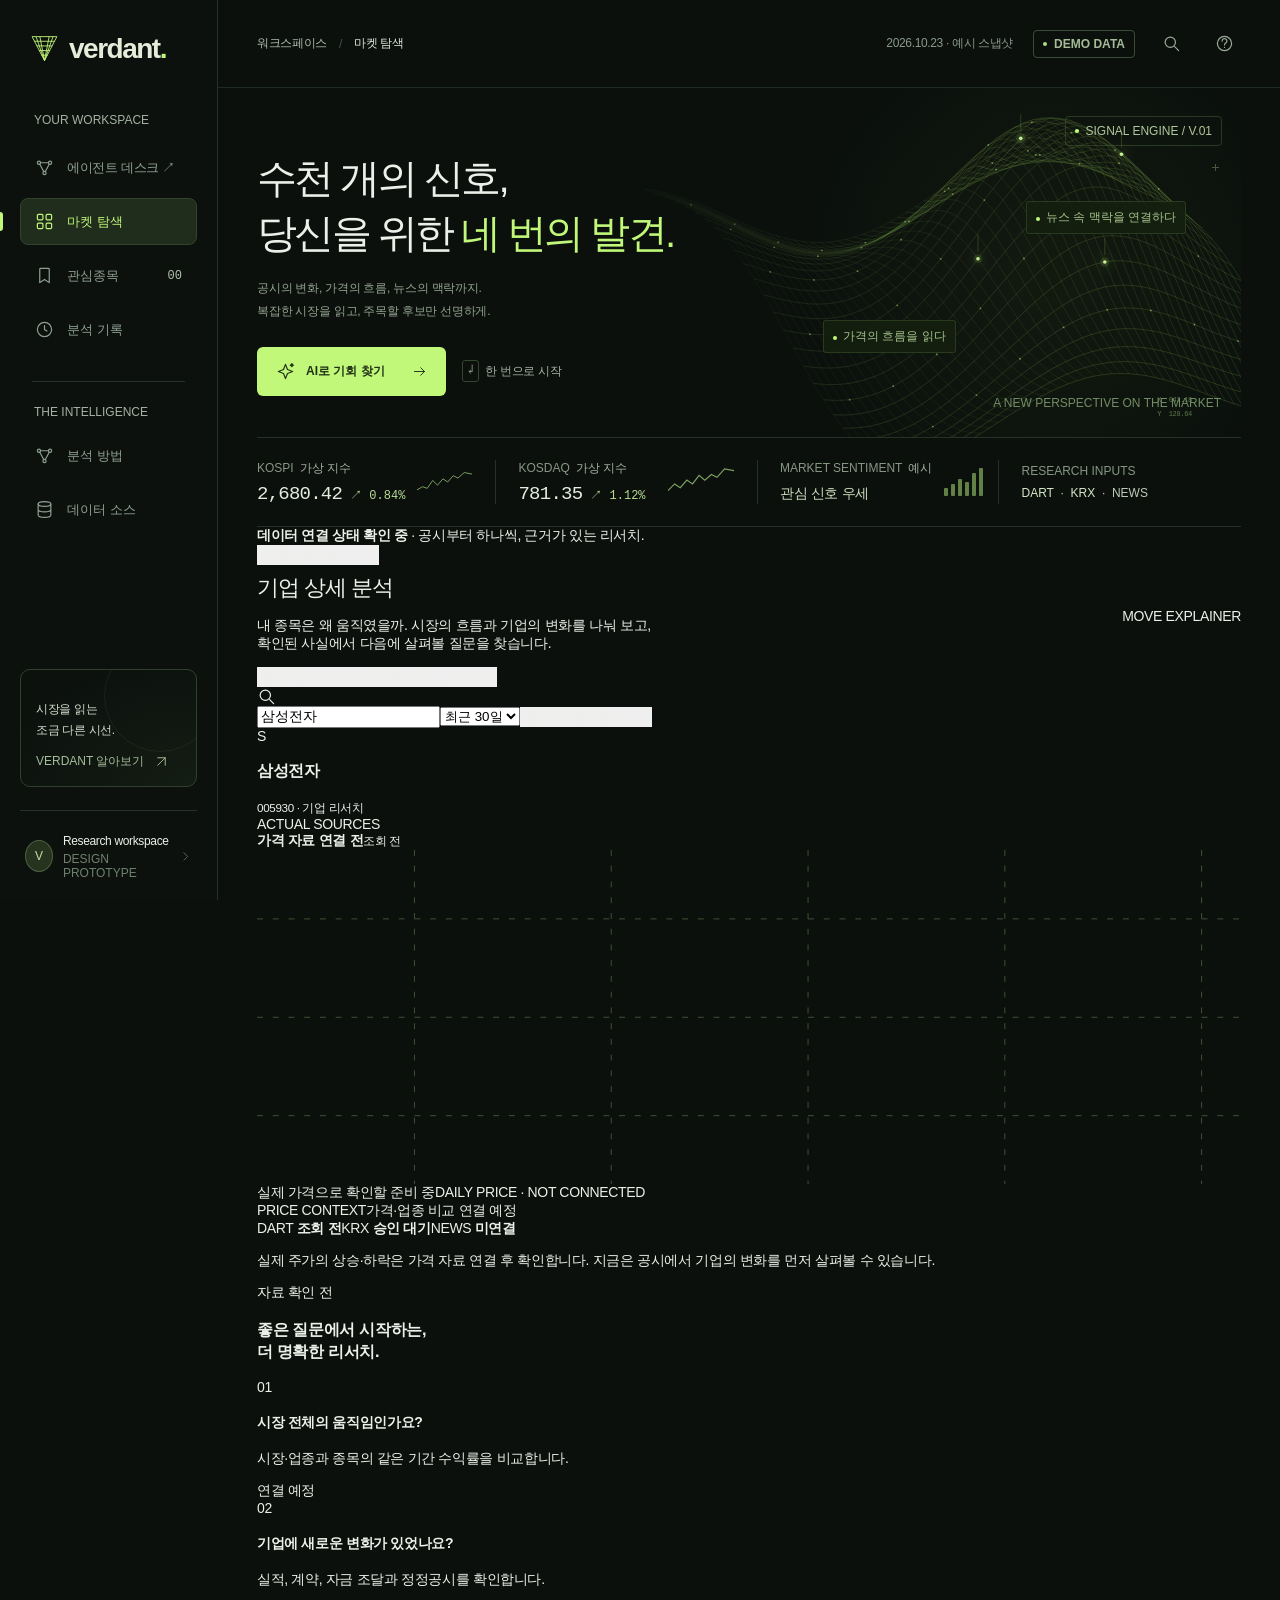
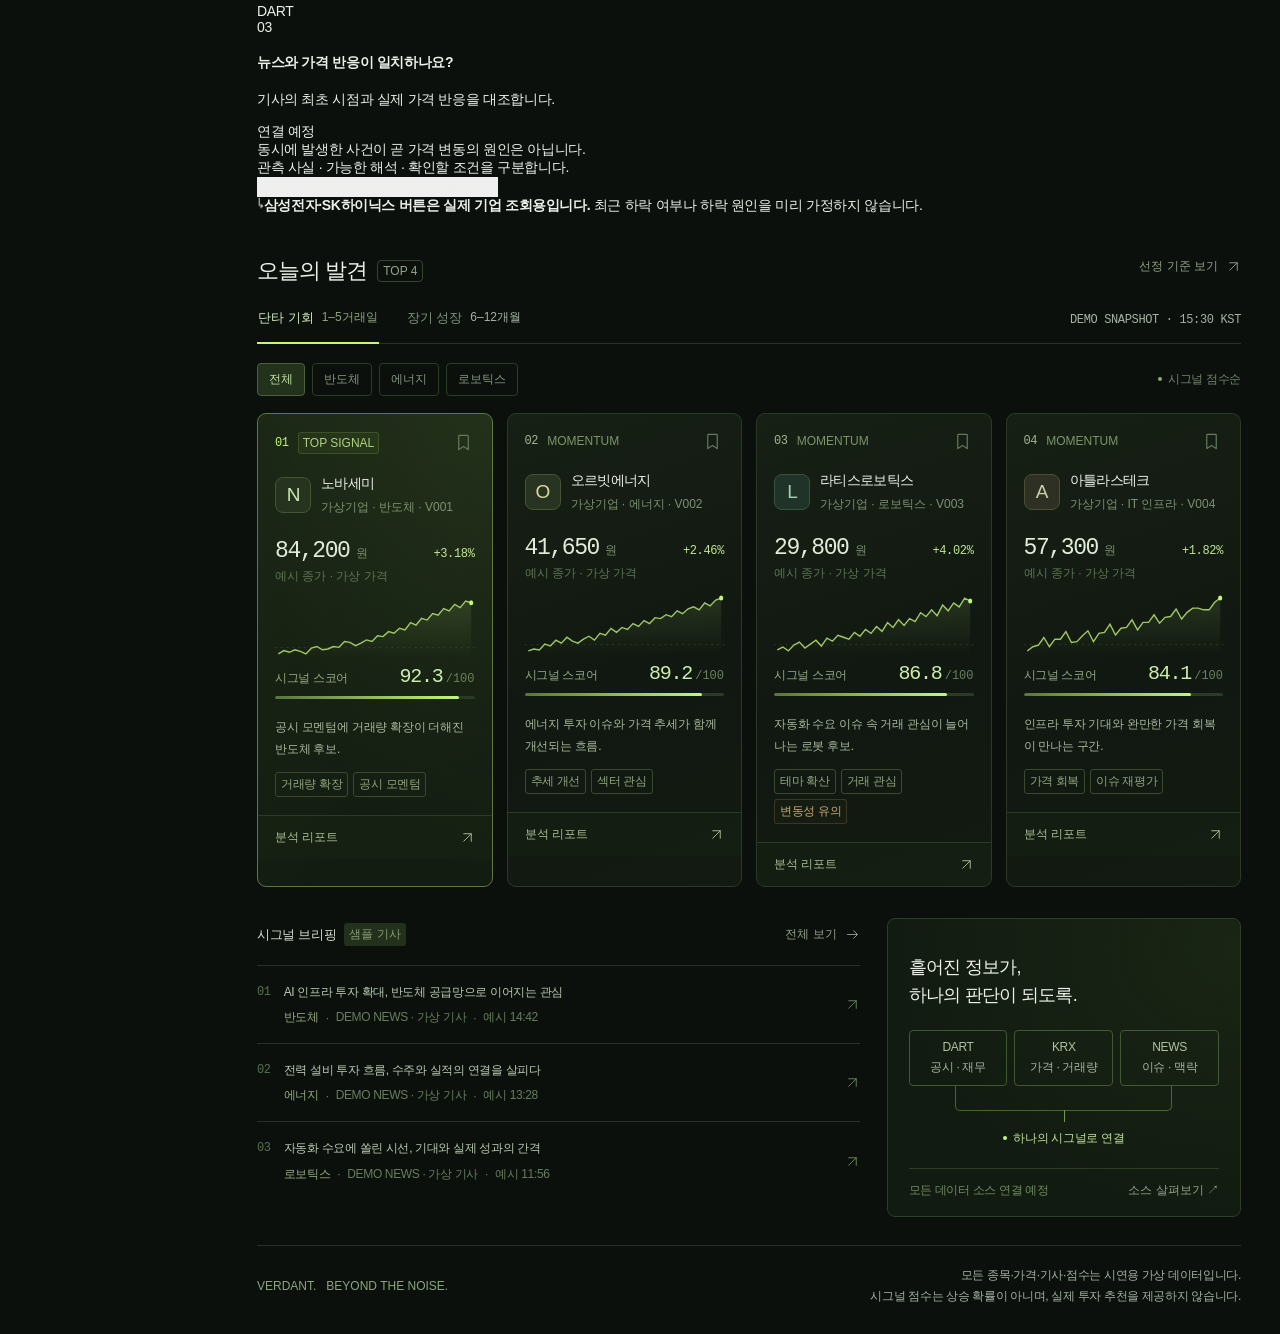
==== web/index.html @ e990bc81 "Build VERDANT agent desk with live monitoring and virtual office" ====
<!doctype html>
<html lang="ko">
<head>
  <meta charset="utf-8">
  <meta name="viewport" content="width=device-width, initial-scale=1">
  <meta name="theme-color" content="#0b100d">
  <meta name="description" content="공시·재무·가격·뉴스를 확인하고 단타·장기 후보를 비교하는 주식 리서치 도구.">
  <title>VERDANT | 단타·장기 주식 리서치</title>
  <link rel="icon" href="/favicon.svg" type="image/svg+xml">
  <style>
    :root{--bg:#0b100d;--sidebar:#0c110e;--panel:#121913;--panel2:#162019;--line:#263127;--text:#edf0e9;--muted:#8a998c;--dim:#a5b1a3;--lime:#c1f879;--green:#7bd7a0;--amber:#dcbb77;--red:#df9a8e;--font:"Pretendard Variable",Pretendard,"Noto Sans KR","Apple SD Gothic Neo","Malgun Gothic",sans-serif}
    *{box-sizing:border-box}html{scroll-behavior:smooth}body{margin:0;background:var(--bg);color:var(--text);font-family:var(--font);font-size:14px;letter-spacing:-.025em;-webkit-font-smoothing:antialiased}button,input{font:inherit}button,a,input{-webkit-tap-highlight-color:transparent}button{cursor:pointer;color:inherit}button{border:0}a{color:inherit;text-decoration:none}button:disabled{cursor:wait}button:focus-visible,a:focus-visible,input:focus-visible{outline:2px solid var(--lime);outline-offset:5px}svg{display:block}button svg{flex-shrink:0}::selection{background:#c1f879;color:#10200d}.mono{font-family:"SFMono-Regular",Consolas,"Liberation Mono",monospace;font-variant-numeric:tabular-nums;letter-spacing:-.03em}.muted{color:var(--muted)}.green{color:var(--lime)}.icon{width:19px;height:19px;fill:none;stroke:currentColor;stroke-width:1.5;stroke-linecap:round;stroke-linejoin:round}.icon.sm{width:15px;height:15px}.hidden,[hidden]{display:none!important}.sr-only{position:absolute;width:1px;height:1px;overflow:hidden;clip:rect(0,0,0,0)}
    .sidebar{width:218px;height:100dvh;position:fixed;inset:0 auto 0 0;z-index:30;border-right:1px solid var(--line);background:var(--sidebar);padding:32px 20px 20px;display:flex;flex-direction:column}.brand{display:flex;align-items:center;gap:9px;padding:0 9px;color:#e5ecd9;font-size:28px;font-weight:600;letter-spacing:-1.5px}.brand-mark{width:31px;height:34px;color:var(--lime)}.brand-dot{color:var(--lime)}.workspace-label{margin:47px 14px 17px;font-size:12px;letter-spacing:0;color:#a5b1a3}.nav{display:flex;flex-direction:column;gap:7px}.nav-item{position:relative;background:transparent;border:1px solid transparent;display:flex;align-items:center;gap:13px;width:100%;padding:13px 14px;border-radius:8px;color:#8fa092;font-size:13px;text-align:left;transition:background .2s,color .2s}.nav-item:hover{background:#161e17;color:#e4ebdf}.nav-item.active{background:#202d1d;color:var(--lime);border-color:#33432b}.nav-item.active::before{content:"";position:absolute;left:-21px;width:3px;height:19px;background:var(--lime);border-radius:0 3px 3px 0}.nav-item .count{margin-left:auto;color:#b4c5ae;font:12px Consolas,monospace}.nav-divider{height:1px;background:var(--line);margin:28px 12px 23px}.nav-sub{font-size:12px;letter-spacing:0;color:#a5b1a3;margin:0 14px 13px}.sidebar-bottom{margin-top:auto;padding-top:30px}.side-note{position:relative;border:1px solid #31402c;border-radius:10px;padding:17px 15px 16px;overflow:hidden;background:radial-gradient(ellipse at 100% 100%,#24382050,transparent 80%)}.side-note p{line-height:1.7;font-size:12px;color:#d5decf;margin:12px 0 13px}.side-note button{padding:0;background:none;font-size:12px;color:#a7bd9b;display:flex;align-items:center;gap:10px}.side-note::after{content:"";position:absolute;right:-20px;top:-30px;width:110px;height:110px;border:1px solid #90b67118;border-radius:50%;box-shadow:none;pointer-events:none}.profile{margin-top:23px;border-top:1px solid var(--line);padding:21px 5px 0;display:flex;gap:10px;align-items:center}.avatar{width:32px;height:32px;border:1px solid #4c6143;border-radius:50%;background:#26341f;color:#c6dea7;display:grid;place-items:center;font-size:12px}.profile strong{font-size:12px;font-weight:500}.profile small{display:block;font-size:12px;color:#6e816f;margin-top:4px;letter-spacing:0}.profile .icon{margin-left:auto;color:#687968}
    .app{margin-left:218px;min-height:100dvh}.topbar{height:88px;border-bottom:1px solid #202b22;padding:0 39px;display:flex;align-items:center;justify-content:space-between;gap:20px}.page-breadcrumb{font-size:12px;color:#adbaaa;display:flex;align-items:center;gap:12px}.page-breadcrumb .slash{color:#445545}.page-breadcrumb strong{color:#dfe8da;font-size:12px;font-weight:500}.top-actions{display:flex;align-items:center;gap:20px}.demo-badge{border:1px solid #3c4b34;color:#a5bb96;font-size:12px;font-weight:600;letter-spacing:0;padding:6px 9px;border-radius:4px;display:flex;gap:7px;align-items:center}.demo-badge::before{content:"";width:4px;height:4px;border-radius:50%;background:#b2dc83}.top-date{font-size:12px;color:var(--muted)}.icon-button{background:transparent;color:#9bac98;padding:7px;border-radius:5px}.icon-button:hover{background:#1a251c;color:var(--lime)}.mobile-brand{display:none}.content{padding:0 39px 26px;max-width:1620px;margin:auto}
    .hero{position:relative;min-height:350px;border-bottom:1px solid var(--line);isolation:isolate;overflow:hidden;display:flex;align-items:center}.hero-copy{position:relative;z-index:2;max-width:64%;padding:38px 0 35px;pointer-events:none}.hero-copy>*{pointer-events:auto}.hero h1{font-size:clamp(31px,3.15vw,49px);line-height:1.35;font-weight:500;letter-spacing:-.065em;margin:19px 0 17px}.hero h1 span{font-style:normal;color:var(--lime)}.hero-copy>p{font-size:12px;line-height:1.9;color:#94a48f;margin:0 0 24px;letter-spacing:-.02em}.cta-line{display:flex;gap:16px;align-items:center}.analyze-button{background:var(--lime);color:#203116;display:flex;gap:11px;align-items:center;border-radius:6px;padding:15px 19px;font-size:12px;font-weight:700;box-shadow:none;transition:transform .2s,box-shadow .3s,background .2s}.analyze-button:hover{transform:translateY(-2px);background:#d0ff92;box-shadow:none;}.analyze-button .arrow{margin-left:16px}.keyboard-hint{font-size:12px;color:#a5b1a3;display:flex;gap:6px;align-items:center}.keyboard-hint kbd{font:12px var(--font);border:1px solid #344530;padding:3px 5px;border-radius:3px;color:#9cb08f}.hero-canvas{position:absolute;z-index:-1;inset:0 0 0 auto;width:61%;height:100%;opacity:.95}.hero-fade{position:absolute;z-index:0;inset:0;background:linear-gradient(90deg,var(--bg) 0%,#0b100def 28%,#0b100d20 56%,transparent 78%);pointer-events:none}.mesh-tag{position:absolute;right:19px;top:28px;display:flex;gap:7px;align-items:center;border:1px solid #48613780;padding:7px 9px;font-size:12px;letter-spacing:0;color:#b1c89c;border-radius:4px}.mesh-tag span{width:4px;height:4px;background:#c3ff79;border-radius:50%;}.mesh-caption{position:absolute;right:20px;bottom:27px;font-size:12px;letter-spacing:0;color:#728d65}.mesh-label{position:absolute;z-index:1;font-size:12px;color:#a6c28c;letter-spacing:0;padding:7px 9px;background:#142010d9;border:1px solid #4f6b3b60;border-radius:3px;backdrop-filter:blur(8px)}.mesh-label.one{top:113px;right:55px}.mesh-label.two{bottom:84px;right:29%}.mesh-label i{display:inline-block;width:4px;height:4px;border-radius:50%;background:var(--lime);margin-right:6px}.mesh-cross{position:absolute;right:22px;top:76px;width:7px;height:7px;background:linear-gradient(#6d895b,#6d895b) center/1px 100% no-repeat,linear-gradient(#6d895b,#6d895b) center/100% 1px no-repeat;opacity:.6}
    .market-strip{display:grid;grid-template-columns:1.2fr 1.2fr 1.1fr 1.1fr;border-bottom:1px solid var(--line);padding:22px 0;gap:22px}.market-item{border-right:1px solid var(--line);padding-right:23px;display:flex;align-items:center;justify-content:space-between;gap:12px;min-width:0}.market-item:last-child{border-right:0;padding-right:0}.market-label{font-size:12px;color:#869882;letter-spacing:0;margin-bottom:8px;white-space:nowrap}.market-label small{font:12px var(--font);letter-spacing:0;color:#a5b1a3;margin-left:6px}.market-value{font-size:19px;line-height:1;white-space:nowrap;color:#e4ecdd;letter-spacing:-.04em}.market-change{color:#b8dd92;font-size:12px;margin-left:8px;letter-spacing:0}.market-spark{width:66px;height:30px;color:#7d9f5f}.market-sentiment{font-size:14px;color:#d0dfc0;margin-bottom:1px}.mini-bars{height:28px;display:flex;align-items:flex-end;gap:3px}.mini-bars i{width:4px;background:#87b25f;border-radius:1px;opacity:.7}.market-source{font-size:12px;color:#bdcbb4;letter-spacing:0}.market-source strong{color:#d5e8c6;font-weight:500}
    .section{padding-top:33px}.section-header{display:flex;align-items:center;justify-content:space-between;gap:20px}.section-header h2{font-size:22px;font-weight:500;letter-spacing:-.045em;margin:8px 0 0;display:flex;align-items:center;gap:10px}.section-header h2 span{font-size:12px;color:#91a783;font-weight:400;border:1px solid #35442f;border-radius:4px;padding:3px 5px;letter-spacing:0}.text-button{background:none;color:#92a187;font-size:12px;display:flex;align-items:center;gap:8px;padding:8px 0}.text-button:hover{color:var(--lime)}.strategy-row{display:flex;justify-content:space-between;align-items:end;gap:20px;border-bottom:1px solid var(--line);margin-top:23px}.strategy-tabs{display:flex;gap:27px}.strategy-tab{position:relative;background:none;color:#7f927b;font-size:13px;font-weight:500;padding:0 1px 16px;display:flex;align-items:center;gap:8px}.strategy-tab small{font-size:12px;font-weight:400;color:#a5b1a3}.strategy-tab[aria-selected=true]{color:#d5edbe}.strategy-tab[aria-selected=true]::after{content:"";height:2px;background:var(--lime);position:absolute;inset:auto 0 -1px}.strategy-tab[aria-selected=true] small{color:#8da477}.snapshot{padding-bottom:16px;color:#a5b1a3;font-size:12px;white-space:nowrap}.filters-row{display:flex;align-items:center;justify-content:space-between;gap:12px;margin:19px 0 17px}.filters{display:flex;gap:7px;flex-wrap:wrap}.filter{background:none;color:#84957e;font-size:12px;border:1px solid #2c3a28;border-radius:4px;padding:7px 11px;transition:background .2s,color .2s}.filter:hover{color:#ccdeb9;border-color:#526b41}.filter[aria-pressed=true]{background:#23321b;color:#c6e2aa;border-color:#4a6037}.sort-label{font-size:12px;color:#718567;display:flex;align-items:center;gap:6px}.sort-label span{width:4px;height:4px;border-radius:50%;background:#8baf64}.candidate-grid{display:grid;grid-template-columns:repeat(4,minmax(0,1fr));gap:14px}.stock-card{border:1px solid #2b3926;border-radius:9px;padding:18px 17px 0;background:linear-gradient(160deg,#172015 0%,#111811 54%,#121a12 100%);overflow:hidden;position:relative;transition:transform .25s,border-color .25s,box-shadow .25s;animation:cardIn .55s both;min-width:0}.stock-card:nth-child(2){animation-delay:70ms}.stock-card:nth-child(3){animation-delay:140ms}.stock-card:nth-child(4){animation-delay:210ms}.stock-card:hover{transform:translateY(-4px);border-color:#566d3d;box-shadow:none;}.stock-card.featured{border-color:#60773e;background:radial-gradient(ellipse at 100% 0,#9bc85a14,transparent 70%),linear-gradient(145deg,#1c2816,#131c11 80%)}.card-top{display:flex;align-items:center;gap:9px;margin-bottom:21px}.rank{font-size:12px;color:#a2b68f;font-weight:500}.rank-label{font-size:12px;font-weight:500;letter-spacing:0;color:#7a9667}.featured .rank{color:var(--lime)}.featured .rank-label{color:#acd27e;background:#a0dc5310;border:1px solid #698b3a55;border-radius:3px;padding:3px 4px}.bookmark{margin:-6px -4px -6px auto;background:none;color:#647b59;padding:6px;transition:color .2s}.bookmark:hover{color:var(--lime)}.bookmark[aria-pressed=true]{color:var(--lime)}.bookmark[aria-pressed=true] svg{fill:#c1f87920}.company{display:flex;gap:10px;align-items:center}.company-logo{height:36px;width:36px;flex-shrink:0;display:grid;place-items:center;border:1px solid #425535;border-radius:8px;background:#26341f;color:#c9e9ad;font-size:19px;font-weight:500;letter-spacing:-1px}.company-logo.energy{background:#293322;color:#d8d99c;border-color:#475334}.company-logo.robot{background:#203329;color:#a0d2b1;border-color:#355542}.company-logo.tech{background:#2e3023;color:#cccea6;border-color:#4c4e36}.company-name{font-size:14px;font-weight:500;letter-spacing:-.045em}.company-sector{font-size:12px;color:#7c9271;margin-top:6px;letter-spacing:0}.price-row{display:flex;align-items:baseline;gap:6px;margin-top:22px}.stock-price{font-size:23px;letter-spacing:-.06em;color:#e0ebd8}.stock-unit{font-size:12px;color:#7b926f}.stock-change{margin-left:auto;font-size:12px;color:#c1e793;white-space:nowrap}.price-caption{font-size:12px;color:#5d7553;margin-top:4px;letter-spacing:0}.sparkline{height:61px;width:100%;margin-top:12px;overflow:visible}.score-row{display:flex;align-items:baseline;justify-content:space-between;margin-top:7px}.score-label{font-size:12px;color:#95a884}.score-value{font-size:20px;color:#ccedaa;letter-spacing:-.06em}.score-value small{font-size:12px;color:#69815b;margin-left:3px;letter-spacing:0}.score-track{height:3px;background:#2b3a24;margin-top:8px;overflow:hidden;border-radius:2px}.score-track i{display:block;height:100%;background:linear-gradient(90deg,#59753b,#c1f879);border-radius:2px}.card-reason{color:#aab99d;font-size:12px;line-height:1.85;margin:17px 0 12px;min-height:37px;letter-spacing:-.02em}.tags{display:flex;gap:5px;flex-wrap:wrap;min-height:19px;margin-bottom:18px}.tag{border:1px solid #3a4a2f;border-radius:3px;padding:3px 5px;font-size:12px;color:#91a57e;white-space:nowrap}.tag.caution{color:#c5aa75;border-color:#60523680;background:#aa823008}.card-link{width:calc(100% + 34px);margin:0 -17px;background:#1b281650;border-top:1px solid #2d3b25;color:#a9bf93;padding:13px 17px;display:flex;justify-content:space-between;align-items:center;font-size:12px;text-align:left}.card-link:hover{background:#26361c;color:var(--lime)}
    .lower-grid{display:grid;grid-template-columns:minmax(0,1.7fr) minmax(0,1fr);gap:27px;margin-top:31px}.briefing{min-width:0}.sub-heading{display:flex;justify-content:space-between;align-items:center;margin-bottom:14px}.sub-heading h3{font-size:13px;font-weight:500;margin:0;color:#d5dfcd;display:flex;gap:8px;align-items:center}.sub-heading h3 span{font-size:12px;color:#849a73;background:#23301c;border-radius:3px;padding:3px 5px;font-weight:400;letter-spacing:0}.briefing-row{display:flex;gap:13px;align-items:center;border-top:1px solid var(--line);padding:17px 0;cursor:pointer}.briefing-row:hover .news-title{color:var(--lime)}.news-index{color:#57724a;font-size:12px;align-self:flex-start;padding-top:2px}.news-body{min-width:0;flex:1}.news-title{font-size:12px;color:#bbcab1;line-height:1.6;transition:color .2s}.news-meta{display:flex;align-items:center;gap:7px;font-size:12px;color:#677d5c;margin-top:7px}.news-meta .category{color:#95ac7e}.news-arrow{color:#6b875b}.source-card{position:relative;overflow:hidden;border:1px solid #2e3f26;border-radius:8px;background:radial-gradient(ellipse at 100% 10%,#2a3b1c50,transparent 70%),#121b11;padding:22px 21px 17px;align-self:start}.source-card h3{font-size:18px;font-weight:400;line-height:1.55;letter-spacing:-.04em;margin:13px 0 20px}.source-card h3 em{font-style:normal;color:#bfe595}.source-pills{display:flex;align-items:center;gap:7px}.source-pill{flex:1;border:1px solid #425831;border-radius:4px;padding:9px 5px;text-align:center;font-size:12px;color:#afc39b}.source-pill small{display:block;font-size:12px;color:#a5b1a3;margin-top:5px}.source-join{height:25px;position:relative;width:70%;margin:auto;border-left:1px solid #4b6430;border-right:1px solid #4b6430;border-bottom:1px solid #4b6430;border-radius:0 0 5px 5px}.source-join::after{content:"";position:absolute;left:50%;height:12px;bottom:-12px;width:1px;background:#779848}.signal-output{display:flex;align-items:center;justify-content:center;gap:6px;color:#c2e49c;font-size:12px;margin-top:19px}.signal-output span{width:4px;height:4px;border-radius:50%;background:var(--lime);box-shadow:none;}.source-foot{margin-top:21px;border-top:1px solid #2a3d22;padding-top:13px;display:flex;justify-content:space-between;font-size:12px;color:#708b5d}.footer{border-top:1px solid var(--line);display:flex;justify-content:space-between;gap:20px;align-items:center;margin-top:28px;padding-top:19px;color:#a5b1a3;font-size:12px;line-height:1.8}.footer strong{color:#8da47c;font-weight:400;letter-spacing:0;font-size:12px}.footer p{margin:0;text-align:right}.empty-state{grid-column:1/-1;border:1px dashed #374b2d;border-radius:9px;padding:55px 20px;text-align:center}.empty-state p{color:#8fa47f;font-size:12px;line-height:1.8}.empty-state button{margin:20px auto 0}.secondary-view{padding-top:42px;min-height:660px}.secondary-view h1{font-size:31px;font-weight:400;letter-spacing:-.055em;margin:14px 0}.secondary-intro{font-size:12px;color:#839879;line-height:1.9;margin-bottom:32px}.watch-controls{display:flex;justify-content:space-between;align-items:center;margin-bottom:20px}.history-table{width:100%;border-collapse:collapse;text-align:left}.history-table th{color:#6e8760;font-size:12px;font-weight:400;padding:16px 13px;border-bottom:1px solid #3a4b30}.history-table td{color:#b6c9a6;font-size:12px;padding:23px 13px;border-bottom:1px solid var(--line)}.history-table td button{background:none;color:var(--lime);font-size:12px}.history-table .mono{font-size:12px}.empty-history{padding:70px 0;text-align:center;color:#7d9570;font-size:12px}.empty-history button{margin:25px auto 0}
    .overlay{position:fixed;inset:0;z-index:80;background:#050a07bd;backdrop-filter:blur(10px);display:flex;align-items:center;justify-content:center;padding:24px;animation:fadeIn .2s}.modal{width:min(680px,100%);max-height:90dvh;overflow:auto;border:1px solid #3a4e2c;border-radius:15px;background:#111a11;box-shadow:none;padding:30px;position:relative}.modal .close{position:absolute;right:19px;top:18px}.modal h2{font-size:25px;font-weight:400;line-height:1.5;letter-spacing:-.04em;margin:19px 0 13px}.modal p{color:#a1b393;font-size:12px;line-height:1.9}.modal h3{font-size:13px;font-weight:500;color:#d1e3bf;margin-top:26px}.modal .demo-note{padding:13px 15px;border-radius:6px;border:1px solid #415633;background:#26351c50;color:#afc993;font-size:12px;line-height:1.9}.weight-row{display:flex;justify-content:space-between;align-items:center;font-size:12px;color:#a8bd99;border-bottom:1px solid #293a22;padding:13px 0}.weight-row strong{color:#c7e8a4;font-weight:400}.modal-link{display:flex;align-items:center;justify-content:space-between;padding:17px 0;border-bottom:1px solid #2d4025;font-size:12px;color:#d2e2c4}.modal-link small{font-size:12px;color:#8ba375;display:block;margin-top:6px}.connection-status{font-size:12px;border:1px solid #4e593b;border-radius:3px;padding:4px 6px;color:#b3b588}.search-input{width:100%;margin:20px 0;padding:16px 14px;border:1px solid #405c30;background:#0b130c;border-radius:7px;color:#e1efd6;font-size:15px}.search-result{display:flex;width:100%;justify-content:space-between;align-items:center;padding:16px 4px;background:none;border-bottom:1px solid #283c21;text-align:left}.search-result small{font-size:12px;color:#7d9967;display:block;margin-top:5px}.search-result span:last-child{color:#b9d79b;font-size:12px}.source-detail-content{color:#a4b79a;font-size:12px;line-height:1.95;padding:16px;border:1px solid #314a25;background:#152010;border-radius:6px;margin-top:18px}
    .analysis-modal{max-width:850px;width:100%;padding:31px;overflow:hidden;background:radial-gradient(ellipse at 15% 70%,#233b1c80,transparent 65%),#10190f}.analysis-top{display:flex;align-items:center;justify-content:space-between;padding-right:40px}.analysis-top small{font-size:12px;color:#799765}.analysis-modal h2{font-size:27px;margin-top:34px}.analysis-modal>p{font-size:12px;color:#839c70;margin-top:0}.analysis-body{display:grid;grid-template-columns:1fr 1.05fr;gap:24px;align-items:center;margin-top:23px}.analysis-orb{position:relative;height:255px}.analysis-canvas{width:100%;height:100%;position:absolute;inset:0}.analysis-percentage{position:absolute;inset:0;display:flex;align-items:center;justify-content:center;flex-direction:column;font-size:43px;color:#d8fbb6;text-shadow:none;letter-spacing:-.07em}.analysis-percentage small{font-size:12px;letter-spacing:0;color:#b3d392;margin-top:8px}.analysis-step{position:relative;display:flex;gap:12px;padding:15px 0;align-items:center;border-bottom:1px solid #2a3d22;color:#5f7a50}.step-icon{width:24px;height:24px;border:1px solid #3b532d;border-radius:50%;display:grid;place-items:center;font-size:12px;flex-shrink:0}.step-text{font-size:12px}.step-text small{display:block;font-size:12px;margin-top:6px;color:#4e6b40}.analysis-step.active{color:#c5e7a4}.analysis-step.active .step-icon{border-color:#a4d86b;border-top-color:transparent;animation:spin 1.2s linear infinite}.analysis-step.active .step-text small{color:#85a76c}.analysis-step.done{color:#a3be8a}.analysis-step.done .step-icon{color:#c1f879;border-color:#648b40;background:#31482250}.analysis-log{border-top:1px solid #304726;margin-top:24px;padding-top:17px;font-size:12px;color:#86a76c;min-height:30px;display:flex;align-items:center;gap:8px}.analysis-log::before{content:"";width:4px;height:4px;background:var(--lime);border-radius:50%;}.analysis-progress{height:2px;background:#293f20;margin-top:20px}.analysis-progress i{display:block;height:100%;width:0;background:var(--lime);box-shadow:none;}
    .drawer-overlay{justify-content:flex-end;padding:0;backdrop-filter:blur(5px)}.drawer{height:100dvh;width:min(700px,100%);background:#111a11;border-left:1px solid #405333;padding:32px;overflow:auto;animation:slideIn .28s ease-out;position:relative}.drawer-top{display:flex;justify-content:space-between;align-items:center;margin-bottom:32px}.drawer-company{display:flex;gap:14px;align-items:center}.drawer-company .company-logo{width:47px;height:47px;font-size:24px}.drawer-company h2{margin:0;font-size:24px;font-weight:500;letter-spacing:-.05em}.drawer-company p{font-size:12px;color:#7c9967;margin:9px 0 0}.drawer-price{display:flex;align-items:center;gap:11px;margin-top:26px}.drawer-price strong{font-size:34px;font-weight:400;color:#e5efd9;letter-spacing:-.065em}.drawer-price span{font-size:13px;color:#bfe794}.drawer-price small{margin-left:auto;font-size:12px;color:#6e8b59}.drawer-summary{font-size:14px;line-height:1.85;color:#c5d8b6;margin-top:27px}.detail-tabs{display:flex;gap:25px;margin-top:28px;border-bottom:1px solid #33472a}.detail-tab{font-size:12px;color:#7b9769;background:none;padding:0 0 15px;position:relative}.detail-tab.active{color:var(--lime)}.detail-tab.active::after{content:"";position:absolute;bottom:-1px;height:2px;background:var(--lime);left:0;right:0}.detail-section{padding-top:25px}.detail-section h3{font-size:12px;color:#cddfc0;font-weight:500;margin:0 0 17px;display:flex;align-items:center;justify-content:space-between}.chart-ranges{display:flex;gap:5px}.chart-range{background:none;border:1px solid #324529;border-radius:3px;padding:4px 7px;font-size:12px;color:#7d996a}.chart-range.active{color:#d1ecb7;background:#2c411f;border-color:#5c7a41}.detail-chart{height:180px;width:100%;background:var(--line);border-bottom:1px solid #37512a}.chart-axis{display:flex;justify-content:space-between;color:#698659;font-size:12px;margin-top:9px}.detail-note{color:#627e52;font-size:12px;margin-top:11px}.factor{display:grid;grid-template-columns:85px 1fr 28px;gap:15px;align-items:center;margin:15px 0;font-size:12px;color:#99b186}.factor .bar{height:4px;background:#293d20;border-radius:2px}.factor .bar i{display:block;height:100%;background:#91bc62;border-radius:2px}.factor .value{text-align:right;color:#c7e5ac;font-size:12px}.insight-block{padding:17px 0;border-top:1px solid #2b4122}.insight-label{font-size:12px;letter-spacing:0;color:#b5d58f;display:flex;align-items:center;gap:7px}.insight-label .dot{width:4px;height:4px;background:#b6e67c;border-radius:50%}.insight-block p{font-size:12px;color:#99b087;line-height:1.9;margin:10px 0 0}.risk-note{border:1px solid #66533270;border-radius:6px;background:#4a391313;padding:17px;margin:17px 0;color:#baa77f;font-size:12px;line-height:1.9}.risk-note h4{font-size:12px;color:#d7bd87;font-weight:500;margin:0 0 8px}.drawer-footer{font-size:12px;color:#6b845b;border-top:1px solid #2d4024;padding-top:20px;margin-top:24px;line-height:1.9}.drawer-save{width:100%;border:1px solid #5f7c40;background:#2c401d;color:#cae9aa;display:flex;justify-content:center;gap:9px;align-items:center;padding:14px;margin-top:23px;border-radius:6px;font-size:12px}.toast{position:fixed;bottom:28px;left:calc(50% + 109px);transform:translateX(-50%);background:#273b1e;border:1px solid #6b8d48;border-radius:8px;padding:15px 20px;z-index:110;color:#d9efc5;box-shadow:none;font-size:12px;display:flex;gap:10px;align-items:center;max-width:calc(100% - 35px);animation:toastIn .3s ease-out}.toast .icon{color:var(--lime)}
    @keyframes pulse{0%,100%{opacity:.45}50%{opacity:1}}@keyframes spin{to{transform:rotate(360deg)}}@keyframes cardIn{from{opacity:0;transform:translateY(15px)}to{opacity:1;transform:translateY(0)}}@keyframes fadeIn{from{opacity:0}to{opacity:1}}@keyframes slideIn{from{transform:translateX(50px);opacity:0}to{transform:translateX(0);opacity:1}}@keyframes toastIn{from{opacity:0;bottom:17px}to{opacity:1;bottom:28px}}
    @media(min-width:1680px){.hero{min-height:390px}.hero h1{font-size:50px}.hero-copy>p{font-size:14px}.analyze-button{font-size:13px;padding:17px 21px}.stock-card{padding:23px 22px 0}.card-link{width:calc(100% + 44px);margin:0 -22px;padding:16px 22px}.card-reason{font-size:12px;min-height:44px}.company-name{font-size:16px}.company-sector{font-size:12px}.tag{font-size:12px}.stock-price{font-size:27px}.sparkline{height:74px}.news-title{font-size:12px}}
    @media(max-width:1240px){.sidebar{width:190px;padding-left:15px;padding-right:15px}.brand{font-size:25px;gap:6px}.nav-item{padding-left:11px;font-size:12px}.nav-item.active::before{left:-16px}.app{margin-left:190px}.content{padding-left:28px;padding-right:28px}.topbar{padding:0 28px}.hero h1{font-size:36px}.hero-copy{max-width:68%}.candidate-grid{gap:11px}.stock-card{padding:16px 13px 0}.card-link{width:calc(100% + 26px);margin:0 -13px;padding-left:13px;padding-right:13px}.company-logo{width:30px;height:30px;font-size:16px}.company{gap:7px}.company-name{font-size:12px}.company-sector{font-size:12px}.stock-price{font-size:20px}.stock-change{font-size:12px}.card-reason{font-size:12px;min-height:34px}.rank-label{font-size:12px}.tag{font-size:12px}.market-strip{gap:17px}.market-item{padding-right:17px}.market-spark{width:45px}.market-value{font-size:17px}.market-change{font-size:12px}.market-sentiment{font-size:12px}.top-date{display:none}.toast{left:calc(50% + 95px)}}
    @media(max-width:1020px){.sidebar{width:76px;padding:28px 12px 17px}.brand{padding:0;justify-content:center}.brand-text,.workspace-label,.nav-item>span,.nav-sub,.side-note,.profile>div:not(.avatar),.profile>.icon{display:none}.nav{margin-top:38px;gap:13px}.nav-item{padding:13px;justify-content:center}.nav-item .icon{width:20px;height:20px}.nav-item.active::before{left:-13px}.nav-divider{margin:26px 8px 0}.nav-sub+.nav{margin-top:22px}.sidebar-bottom{padding-top:20px}.profile{padding:20px 0 0;justify-content:center}.app{margin-left:76px}.content{padding:0 25px 25px}.topbar{height:75px;padding:0 25px}.hero{min-height:327px}.hero h1{font-size:34px}.hero-copy{max-width:70%}.hero-copy>p{font-size:12px}.hero-canvas{width:66%}.candidate-grid{grid-template-columns:repeat(2,minmax(0,1fr));gap:15px}.stock-card{padding:20px 20px 0}.card-link{width:calc(100% + 40px);margin:0 -20px;padding:14px 20px;font-size:12px}.company-logo{width:36px;height:36px;font-size:20px}.company-name{font-size:15px}.company-sector{font-size:12px}.company{gap:11px}.rank-label{font-size:12px}.rank{font-size:12px}.stock-price{font-size:25px}.stock-change{font-size:12px}.card-reason{font-size:12px;min-height:20px}.tag{font-size:12px}.card-top{margin-bottom:20px}.sparkline{height:62px;margin-top:12px}.score-label{font-size:12px}.score-value{font-size:23px}.lower-grid{gap:20px;grid-template-columns:minmax(0,1.4fr) minmax(0,1fr)}.market-spark{display:none}.market-item{padding-right:12px;gap:6px}.market-change{display:block;margin:8px 0 0}.market-strip{gap:14px}.market-source{font-size:12px}.mesh-label.two{right:20%}.toast{left:calc(50% + 38px)}}
    @media(max-width:720px){.sidebar{display:none}.app{margin-left:0}.topbar{height:66px;padding:0 20px}.page-breadcrumb{display:none}.mobile-brand{display:flex;font-size:24px;padding:0;gap:7px}.mobile-brand .brand-mark{width:25px;height:28px}.top-actions{gap:10px}.top-actions .help-button{display:none}.demo-badge{font-size:12px;letter-spacing:0;padding:5px 6px}.icon-button{padding:6px}.content{padding:0 20px 100px}.hero{min-height:418px;display:block;overflow:hidden}.hero-copy{max-width:100%;padding:36px 0 37px}.hero h1{font-size:clamp(25px,7.2vw,32px);line-height:1.45;margin-top:21px;word-break:keep-all}.hero-copy>p{font-size:12px;line-height:1.9;margin-bottom:25px;color:#9eae94}.hero-canvas{width:90%;height:72%;top:100px;right:-26%;opacity:.63}.hero-fade{background:linear-gradient(90deg,#0b100dfa 0%,#0b100da6 42%,#0b100d00 100%)}.mesh-tag{right:0;top:28px;font-size:12px;padding:6px;letter-spacing:0}.mesh-caption{right:4px;bottom:19px;font-size:12px}.mesh-label.one{top:auto;bottom:72px;right:0;font-size:12px}.mesh-label.two,.mesh-cross{display:none}.analyze-button{padding:16px 17px;font-size:12px}.keyboard-hint{display:none}.market-strip{grid-template-columns:1fr 1fr;padding:19px 0;gap:20px 15px}.market-item:nth-child(2){border-right:0;padding-right:0}.market-item:nth-child(3),.market-item:nth-child(4){display:none}.market-spark{display:block;width:36px;min-width:22px;flex-shrink:1}.market-change{display:inline;margin:0 0 0 4px;font-size:12px}.market-value{font-size:17px}.market-item{gap:5px}.market-label{font-size:12px}.section{padding-top:29px}.section-header h2{font-size:22px;margin-top:8px}.text-button{font-size:12px}.strategy-row{margin-top:25px}.strategy-tabs{gap:23px}.strategy-tab{font-size:12px;gap:6px;padding-bottom:15px}.strategy-tab small{font-size:12px}.snapshot{display:none}.filters-row{margin:18px 0 15px}.filters{gap:5px}.filter{font-size:12px;padding:7px 9px}.sort-label{font-size:12px;gap:4px}.candidate-grid{gap:11px}.stock-card{padding:15px 12px 0;border-radius:7px}.card-link{width:calc(100% + 24px);margin:0 -12px;padding:13px 12px;font-size:12px}.card-top{margin-bottom:18px;gap:6px}.rank{font-size:12px}.rank-label{font-size:12px;letter-spacing:0}.company{gap:7px}.company-logo{width:29px;height:29px;font-size:17px;border-radius:6px}.company-name{font-size:12px}.company-sector{font-size:12px;line-height:1.5;margin-top:4px}.price-row{margin-top:18px;gap:4px;flex-wrap:wrap}.stock-price{font-size:22px}.stock-change{font-size:12px;margin-left:0;flex-basis:100%;margin-top:4px}.stock-unit{font-size:12px}.price-caption{font-size:12px;margin-top:4px}.sparkline{height:50px;margin-top:10px}.score-label{font-size:12px}.score-value{font-size:20px}.score-value small{font-size:12px}.card-reason{font-size:12px;line-height:1.8;min-height:48px;margin-top:14px;margin-bottom:10px}.tag{font-size:12px;padding:3px 4px}.tags{gap:4px;margin-bottom:14px;min-height:18px}.bookmark .icon{width:15px;height:15px}.lower-grid{grid-template-columns:1fr;margin-top:28px;gap:24px}.news-title{font-size:12px}.news-meta{font-size:12px;flex-wrap:wrap}.source-card{padding:22px 21px}.source-card h3{font-size:20px}.source-pills{gap:10px}.source-pill{padding:12px}.source-join{height:29px}.footer{align-items:flex-start;flex-direction:column;gap:7px;margin-top:25px;font-size:12px}.footer p{text-align:left}.mobile-nav{display:flex!important;position:fixed;z-index:40;bottom:0;left:0;right:0;height:70px;padding:10px 15px max(10px,env(safe-area-inset-bottom));background:#0d150eed;backdrop-filter:blur(20px);border-top:1px solid #334b2a;justify-content:space-around}.mobile-nav button{display:flex;flex-direction:column;align-items:center;gap:5px;font-size:12px;background:none;color:#779165;min-width:60px}.mobile-nav button.active{color:var(--lime)}.mobile-nav .icon{height:19px;width:19px}.modal{padding:25px 21px;border-radius:11px;max-height:86dvh}.modal h2{font-size:22px}.overlay{padding:15px}.analysis-modal{padding:26px 20px}.analysis-top{padding-right:27px;gap:10px;align-items:flex-start}.analysis-top small{font-size:12px}.analysis-modal h2{font-size:23px;margin-top:27px}.analysis-modal>p{font-size:12px}.analysis-body{display:block;margin-top:5px}.analysis-orb{height:180px;margin-top:-3px}.analysis-percentage{font-size:39px}.analysis-step{padding:11px 0}.step-text{font-size:12px}.step-text small{font-size:12px;margin-top:4px}.analysis-log{font-size:12px;margin-top:20px;padding-top:15px;line-height:1.6}.analysis-progress{margin-top:16px}.drawer-overlay{padding:0}.drawer{padding:25px 21px}.drawer-price strong{font-size:30px}.drawer-price small{font-size:12px}.drawer-summary{font-size:13px}.toast{left:50%;bottom:84px;font-size:12px;min-width:260px;line-height:1.7}.secondary-view{padding-top:34px;min-height:650px}.secondary-view h1{font-size:27px}.history-table th{font-size:12px;padding:13px 6px}.history-table td{font-size:12px;padding:19px 6px}.history-table .mono{font-size:12px}.history-table .history-mode{display:none}}
    @media(prefers-reduced-motion:reduce){html{scroll-behavior:auto}*,*::before,*::after{animation:none!important;transition:none!important}}
  </style>
  <link rel="stylesheet" href="/refined.css">
  <link rel="stylesheet" href="/desk.css">
</head>
<body>
  <svg width="0" height="0" aria-hidden="true" style="position:absolute"><defs>
    <symbol id="i-grid" viewBox="0 0 24 24"><rect x="3" y="3" width="7" height="7" rx="1.5"/><rect x="14" y="3" width="7" height="7" rx="1.5"/><rect x="3" y="14" width="7" height="7" rx="1.5"/><rect x="14" y="14" width="7" height="7" rx="1.5"/></symbol>
    <symbol id="i-bookmark" viewBox="0 0 24 24"><path d="M6 4a1 1 0 0 1 1-1h10a1 1 0 0 1 1 1v17l-6-4-6 4Z"/></symbol>
    <symbol id="i-clock" viewBox="0 0 24 24"><circle cx="12" cy="12" r="9"/><path d="M12 7v5l3 2"/></symbol>
    <symbol id="i-nodes" viewBox="0 0 24 24"><circle cx="5" cy="6" r="2"/><circle cx="19" cy="6" r="2"/><circle cx="12" cy="19" r="2"/><path d="m7 6 10 0M6 8l5 9M18 8l-5 9"/></symbol>
    <symbol id="i-data" viewBox="0 0 24 24"><ellipse cx="12" cy="5" rx="8" ry="3"/><path d="M4 5v7c0 1.7 3.6 3 8 3s8-1.3 8-3V5M4 12v7c0 1.7 3.6 3 8 3s8-1.3 8-3v-7"/></symbol>
    <symbol id="i-arrow" viewBox="0 0 24 24"><path d="M4 12h16m-6-6 6 6-6 6"/></symbol>
    <symbol id="i-up-right" viewBox="0 0 24 24"><path d="M6 18 18 6M6 6h12v12"/></symbol>
    <symbol id="i-spark" viewBox="0 0 24 24"><path d="m12 3 2.5 6.5L21 12l-6.5 2.5L12 21l-2.5-6.5L3 12l6.5-2.5Z"/><path d="m20 2 .7 1.3L22 4l-1.3.7L20 6l-.7-1.3L18 4l1.3-.7Z"/></symbol>
    <symbol id="i-search" viewBox="0 0 24 24"><circle cx="10.5" cy="10.5" r="6.5"/><path d="m16 16 5 5"/></symbol>
    <symbol id="i-close" viewBox="0 0 24 24"><path d="m6 6 12 12M6 18 18 6"/></symbol>
    <symbol id="i-help" viewBox="0 0 24 24"><circle cx="12" cy="12" r="9"/><path d="M9 9a3 3 0 1 1 5 2c-1 .6-2 1-2 3M12 17h.01"/></symbol>
    <symbol id="i-check" viewBox="0 0 24 24"><path d="m5 12 4 4L19 6"/></symbol>
    <symbol id="i-chevron" viewBox="0 0 24 24"><path d="m9 5 7 7-7 7"/></symbol>
    <symbol id="i-logo" viewBox="0 0 40 44"><path d="M4 6 20 37 36 6M9 6l11 31L31 6M14 6l6 31 6-31M4 6h32M7 12h26M10 18h20M13 24h14M16 30h8" fill="none" stroke="currentColor" stroke-width="1.15"/></symbol>
  </defs></svg>
  <aside class="sidebar" aria-label="주 메뉴">
    <a class="brand" href="#" data-view="explore" aria-label="VERDANT 홈"><svg class="brand-mark"><use href="#i-logo"/></svg><span class="brand-text">verdant<span class="brand-dot">.</span></span></a>
    <div class="workspace-label">YOUR WORKSPACE</div>
    <nav class="nav">
      <a class="nav-item" href="/agents" title="에이전트 데스크"><svg class="icon"><use href="#i-nodes"/></svg><span>에이전트 데스크 ↗</span></a>
      <button class="nav-item active" data-view="explore" aria-current="page" title="마켓 탐색"><svg class="icon"><use href="#i-grid"/></svg><span>마켓 탐색</span></button>
      <button class="nav-item" data-view="watchlist" title="관심종목"><svg class="icon"><use href="#i-bookmark"/></svg><span>관심종목</span><span class="count" id="watchCount">00</span></button>
      <button class="nav-item" data-view="history" title="분석 기록"><svg class="icon"><use href="#i-clock"/></svg><span>분석 기록</span></button>
    </nav>
    <div class="nav-divider"></div><div class="nav-sub">THE INTELLIGENCE</div>
    <nav class="nav">
      <button class="nav-item" data-action="method" title="분석 방법"><svg class="icon"><use href="#i-nodes"/></svg><span>분석 방법</span></button>
      <button class="nav-item" data-action="sources" title="데이터 소스"><svg class="icon"><use href="#i-data"/></svg><span>데이터 소스</span></button>
    </nav>
    <div class="sidebar-bottom"><div class="side-note"><p>시장을 읽는<br>조금 다른 시선.</p><button data-action="about">VERDANT 알아보기<svg class="icon sm"><use href="#i-up-right"/></svg></button></div><div class="profile"><div class="avatar">V</div><div><strong>Research workspace</strong><small>DESIGN PROTOTYPE</small></div><svg class="icon sm"><use href="#i-chevron"/></svg></div></div>
  </aside>
  <div class="app">
    <header class="topbar"><div class="page-breadcrumb"><span>워크스페이스</span><span class="slash">/</span><strong id="breadcrumb">마켓 탐색</strong></div><a class="brand mobile-brand" href="#" data-view="explore" aria-label="VERDANT 홈"><svg class="brand-mark"><use href="#i-logo"/></svg><span>verdant<span class="brand-dot">.</span></span></a><div class="top-actions"><span class="top-date">2026.10.23 · 예시 스냅샷</span><span class="demo-badge">DEMO DATA</span><button class="icon-button" data-action="search" aria-label="가상 종목 검색"><svg class="icon"><use href="#i-search"/></svg></button><button class="icon-button help-button" data-action="about" aria-label="사용 가이드"><svg class="icon"><use href="#i-help"/></svg></button></div></header>
    <main class="content">
      <div id="exploreView">
        <section class="hero" aria-labelledby="heroTitle">
          <canvas id="heroCanvas" class="hero-canvas" aria-hidden="true"></canvas><div class="hero-fade"></div><div class="mesh-tag"><span></span>SIGNAL ENGINE / V.01</div><div class="mesh-cross"></div><div class="mesh-label one"><i></i>뉴스 속 맥락을 연결하다</div><div class="mesh-label two"><i></i>가격의 흐름을 읽다</div><div class="mesh-caption">A NEW PERSPECTIVE ON THE MARKET</div>
          <div class="hero-copy"><h1 id="heroTitle">수천 개의 신호,<br>당신을 위한 <span>네 번의 발견.</span></h1><p>공시의 변화, 가격의 흐름, 뉴스의 맥락까지.<br>복잡한 시장을 읽고, 주목할 후보만 선명하게.</p><div class="cta-line"><button class="analyze-button" id="analyzeButton" data-action="analyze"><svg class="icon"><use href="#i-spark"/></svg><span>AI로 기회 찾기</span><svg class="icon sm arrow"><use href="#i-arrow"/></svg></button><span class="keyboard-hint"><kbd>↵</kbd> 한 번으로 시작</span></div></div>
        </section>
        <section class="market-strip" aria-label="가상 시장 지표">
          <div class="market-item"><div><div class="market-label">KOSPI<small>가상 지수</small></div><div class="market-value mono">2,680.42<span class="market-change">↗ 0.84%</span></div></div><svg class="market-spark" viewBox="0 0 70 30"><path d="m0 25 7-4 6 2 7-10 6 6 7-8 6 4 7-8 6 3 8-7 10 2" fill="none" stroke="currentColor" stroke-width="1.25"/></svg></div>
          <div class="market-item"><div><div class="market-label">KOSDAQ<small>가상 지수</small></div><div class="market-value mono">781.35<span class="market-change">↗ 1.12%</span></div></div><svg class="market-spark" viewBox="0 0 70 30"><path d="m0 24 7-7 6 4 7-8 6 4 7-9 6 5 7-6 6 3 8-9 10 2" fill="none" stroke="currentColor" stroke-width="1.25"/></svg></div>
          <div class="market-item"><div><div class="market-label">MARKET SENTIMENT<small>예시</small></div><div class="market-sentiment">관심 신호 우세</div></div><div class="mini-bars" aria-hidden="true"><i style="height:8px"></i><i style="height:12px"></i><i style="height:17px"></i><i style="height:14px"></i><i style="height:23px"></i><i style="height:28px"></i></div></div>
          <div class="market-item"><div><div class="market-label">RESEARCH INPUTS</div><div class="market-source"><strong>DART</strong> &nbsp;·&nbsp; <strong>KRX</strong> &nbsp;·&nbsp; NEWS</div></div></div>
        </section>
        <div class="live-banner"><div><span class="status-led" id="dartLed"></span><strong id="connectionLine">데이터 연결 상태 확인 중</strong><span> · 공시부터 하나씩, 근거가 있는 리서치.</span></div><button class="quiet-link" data-action="sources">연결 상태 보기 ↗</button></div>
        <section class="movement-section" id="movementLab" aria-labelledby="movementTitle">
          <div class="section-header"><div><h2 id="movementTitle">기업 상세 분석</h2><p class="movement-subtitle">내 종목은 왜 움직였을까. 시장의 흐름과 기업의 변화를 나눠 보고,<br>확인된 사실에서 다음에 살펴볼 질문을 찾습니다.</p></div><span class="small-label">MOVE EXPLAINER</span></div>
          <div class="movement-shell">
            <div class="movement-toolbar"><div class="stock-shortcuts"><button class="stock-shortcut" data-stock="005930" aria-pressed="true">삼성전자 <small>005930</small></button><button class="stock-shortcut" data-stock="000660" aria-pressed="false">SK하이닉스 <small>000660</small></button></div><form class="lookup-form" id="lookupForm"><label class="lookup-field"><svg class="icon"><use href="#i-search"/></svg><span class="sr-only">분석할 기업명 또는 종목코드</span><input id="companyQuery" value="삼성전자" placeholder="기업명 / 종목코드" maxlength="80" autocomplete="off"></label><select class="period-select" id="lookupDays" aria-label="공시 조회 기간"><option value="7">최근 7일</option><option value="30" selected>최근 30일</option><option value="90">최근 90일</option></select><button class="lookup-button" type="submit" id="lookupButton">움직임 살펴보기 ↗</button></form></div>
            <div class="movement-body"><div class="movement-chart-side"><div class="movement-company"><div class="movement-logo" id="movementMark">S</div><div><h3 id="movementCompany">삼성전자</h3><small id="movementCode">005930 · 기업 리서치</small></div><span class="actual-label" id="movementMode">ACTUAL SOURCES</span></div><div class="movement-headline"><strong id="movementMetric">가격 자료 연결 전</strong><small id="movementAsOf">조회 전</small></div><div class="movement-chart" id="movementChart"><svg viewBox="0 0 500 170" aria-hidden="true"><path d="M0 35H500M0 85H500M0 135H500M80 0V170M180 0V170M280 0V170M380 0V170M480 0V170" stroke="#415136" stroke-width=".5" stroke-dasharray="3 5" fill="none"/></svg><div class="chart-empty">실제 가격으로 확인할 준비 중<span>DAILY PRICE · NOT CONNECTED</span></div></div><div class="chart-labels"><span>PRICE CONTEXT</span><span id="chartContext">가격·업종 비교 연결 예정</span></div><div class="coverage-row" id="movementCoverage"><span class="coverage-pill">DART <b>조회 전</b></span><span class="coverage-pill">KRX <b>승인 대기</b></span><span class="coverage-pill">NEWS <b>미연결</b></span></div><p class="chart-note" id="movementNote">실제 주가의 상승·하락은 가격 자료 연결 후 확인합니다. 지금은 공시에서 기업의 변화를 먼저 살펴볼 수 있습니다.</p></div><div class="movement-insights"><div class="movement-insight-top"><span class="uncertain" id="conclusionBadge">자료 확인 전</span></div><h3 class="movement-conclusion" id="movementConclusion">좋은 질문에서 시작하는,<br>더 명확한 리서치.</h3><div id="causeRows"><div class="cause-row"><span class="cause-number">01</span><div><h4>시장 전체의 움직임인가요?</h4><p>시장·업종과 종목의 같은 기간 수익률을 비교합니다.</p></div><span class="cause-state">연결 예정</span></div><div class="cause-row"><span class="cause-number">02</span><div><h4>기업에 새로운 변화가 있었나요?</h4><p>실적, 계약, 자금 조달과 정정공시를 확인합니다.</p></div><span class="cause-state">DART</span></div><div class="cause-row"><span class="cause-number">03</span><div><h4>뉴스와 가격 반응이 일치하나요?</h4><p>기사의 최초 시점과 실제 가격 반응을 대조합니다.</p></div><span class="cause-state">연결 예정</span></div></div><div class="movement-fineprint">동시에 발생한 사건이 곧 가격 변동의 원인은 아닙니다.<br>관측 사실 · 가능한 해석 · 확인할 조건을 구분합니다.</div><button class="demo-report-trigger" id="exampleMove">가상 기업으로 완성 화면 미리보기 ↗</button></div></div>
          </div>
          <div class="lab-explainer"><span>↳</span><span><strong>삼성전자·SK하이닉스 버튼은 실제 기업 조회용입니다.</strong> 최근 하락 여부나 하락 원인을 미리 가정하지 않습니다.</span></div>
          <section class="research-result hidden" id="researchResult" aria-live="polite"></section>
        </section>

        <section class="section" id="opportunities" aria-labelledby="opportunitiesTitle">
          <div class="section-header"><div><h2 id="opportunitiesTitle">오늘의 발견 <span>TOP 4</span></h2></div><button class="text-button" data-action="method">선정 기준 보기<svg class="icon sm"><use href="#i-up-right"/></svg></button></div>
          <div class="strategy-row"><div class="strategy-tabs" role="tablist" aria-label="투자 기간"><button class="strategy-tab" id="tabShort" role="tab" aria-selected="true" aria-controls="rankPanel" data-mode="short">단타 기회<small>1–5거래일</small></button><button class="strategy-tab" id="tabLong" role="tab" aria-selected="false" aria-controls="rankPanel" data-mode="long" tabindex="-1">장기 성장<small>6–12개월</small></button></div><div class="snapshot mono">DEMO SNAPSHOT · 15:30 KST</div></div>
          <div class="filters-row"><div class="filters" aria-label="업종 필터"><button class="filter" data-filter="전체" aria-pressed="true">전체</button><button class="filter" data-filter="반도체" aria-pressed="false">반도체</button><button class="filter" data-filter="에너지" aria-pressed="false">에너지</button><button class="filter" data-filter="로보틱스" aria-pressed="false">로보틱스</button></div><div class="sort-label"><span></span>시그널 점수순</div></div>
          <div id="rankPanel" role="tabpanel" aria-labelledby="tabShort"><div class="candidate-grid" id="candidateGrid"></div></div>
        </section>
        <div class="lower-grid"><section class="briefing" aria-labelledby="briefingTitle"><div class="sub-heading"><h3 id="briefingTitle">시그널 브리핑 <span>샘플 기사</span></h3><button class="text-button" data-action="briefing">전체 보기<svg class="icon sm"><use href="#i-arrow"/></svg></button></div><div id="briefingList"></div></section><section class="source-card"><h3>흩어진 정보가,<br><span>하나의 판단</span>이 되도록.</h3><div class="source-pills"><div class="source-pill">DART<small>공시 · 재무</small></div><div class="source-pill">KRX<small>가격 · 거래량</small></div><div class="source-pill">NEWS<small>이슈 · 맥락</small></div></div><div class="source-join" aria-hidden="true"></div><div class="signal-output"><span></span>하나의 시그널로 연결</div><div class="source-foot"><span>모든 데이터 소스 연결 예정</span><button class="text-button" style="padding:0;font-size:12px" data-action="sources">소스 살펴보기 ↗</button></div></section></div>
      </div>
      <section class="secondary-view hidden" id="watchlistView" aria-labelledby="watchlistTitle"><h1 id="watchlistTitle">관심의 흐름을 모아두세요.</h1><p class="secondary-intro">마음에 들어온 후보를 저장하고, 다시 살펴보세요.<br>이 기기의 브라우저에 저장되는 데모 관심종목입니다.</p><div class="watch-controls"><span class="muted" id="watchlistTotal"></span><button class="text-button" data-view="explore">마켓 탐색으로<svg class="icon sm"><use href="#i-arrow"/></svg></button></div><div class="candidate-grid" id="watchlistGrid"></div></section>
      <section class="secondary-view hidden" id="historyView" aria-labelledby="historyTitle"><h1 id="historyTitle">발견의 순간을 기록합니다.</h1><p class="secondary-intro">버튼을 눌러 완료한 데모 분석이 이 브라우저에 남습니다.<br>기록을 열면 해당 분석의 후보와 투자 기간을 다시 확인할 수 있습니다.</p><div id="historyContent"></div></section>
      <footer class="footer"><strong>VERDANT. &nbsp; BEYOND THE NOISE.</strong><p>모든 종목·가격·기사·점수는 시연용 가상 데이터입니다.<br>시그널 점수는 상승 확률이 아니며, 실제 투자 추천을 제공하지 않습니다.</p></footer>
    </main>
  </div>
  <nav class="mobile-nav hidden" aria-label="모바일 주 메뉴"><button class="active" data-view="explore"><svg class="icon"><use href="#i-grid"/></svg>탐색</button><button data-view="watchlist"><svg class="icon"><use href="#i-bookmark"/></svg>관심종목</button><button data-view="history"><svg class="icon"><use href="#i-clock"/></svg>분석 기록</button><button data-action="method"><svg class="icon"><use href="#i-nodes"/></svg>분석 방법</button></nav>
  <div class="overlay hidden" id="modalOverlay"><section class="modal" id="generalModal" role="dialog" aria-modal="true" aria-labelledby="modalTitle"><button class="icon-button close" data-action="close" aria-label="닫기"><svg class="icon"><use href="#i-close"/></svg></button><div id="modalContent"></div></section></div>
  <div class="overlay hidden" id="analysisOverlay"><section class="modal analysis-modal" role="dialog" aria-modal="true" aria-labelledby="analysisTitle"><button class="icon-button close" data-action="cancel-analysis" aria-label="데모 분석 취소"><svg class="icon"><use href="#i-close"/></svg></button><div class="analysis-top"><small class="mono">DEMO SIMULATION</small></div><h2 id="analysisTitle">시장의 조각을 연결하고 있어요.</h2><p>공시, 가격, 뉴스가 만나는 지점을 찾는 분석 모션입니다.</p><div class="analysis-body"><div class="analysis-orb"><canvas id="analysisCanvas" class="analysis-canvas" aria-hidden="true"></canvas><div class="analysis-percentage"><span id="analysisPercent" class="mono">0%</span><small>CONNECTING THE SIGNALS</small></div></div><div id="analysisSteps"></div></div><div class="analysis-log" id="analysisLog" aria-live="polite">가상 데이터 스냅샷을 준비하고 있습니다.</div><div class="analysis-progress" role="progressbar" aria-label="데모 분석 진행률" aria-valuemin="0" aria-valuemax="100" aria-valuenow="0" id="analysisProgress"><i></i></div></section></div>
  <div class="overlay drawer-overlay hidden" id="drawerOverlay"><section class="drawer" id="detailDrawer" role="dialog" aria-modal="true" aria-labelledby="drawerTitle"></section></div>
  <div id="toast" class="toast hidden" role="status"></div>
  <script>
  'use strict';
  // All datasets below are fictional design fixtures. No network, AI, or market API is called.
  const ICON=(name,cls='')=>`<svg class="icon ${cls}" aria-hidden="true"><use href="#i-${name}"/></svg>`;
  const $=s=>document.querySelector(s), $$=s=>Array.from(document.querySelectorAll(s));
  const reduceMotion=window.matchMedia('(prefers-reduced-motion: reduce)').matches;
  function readStore(key,fallback){try{const value=JSON.parse(localStorage.getItem(key));return value??fallback}catch{return fallback}}
  function writeStore(key,value){try{localStorage.setItem(key,JSON.stringify(value))}catch{showToast('이 브라우저에서는 저장을 사용할 수 없어요. 현재 화면에서 계속 이용할 수 있습니다.')}}
  const seriesA=[27,31,29,32,30,27,34,36,32,33,36,35,42,41,37,40,44,42,49,48,54,52,58,56,65,62,70,68,76,74,82,79,87,83,91,89];
  const seriesB=[28,30,29,35,33,39,36,42,38,36,40,43,39,46,44,51,47,52,50,56,53,59,56,62,61,65,63,69,66,71,73,70,77,74,80,82];
  const seriesC=[25,28,24,30,33,27,31,35,29,37,34,40,38,36,43,39,46,42,49,44,53,48,56,50,57,54,63,59,66,60,71,65,73,69,78,75];
  const fixtures={
    short:[
      {id:'V001',name:'노바세미',sector:'반도체',mark:'N',logo:'',price:84200,change:3.18,factors:[94,93,88,92],reason:'공시 모멘텀에 거래량 확장이 더해진 반도체 후보.',tags:['거래량 확장','공시 모멘텀'],risk:'보통',series:seriesA,observation:'샘플 공시에서는 신규 공급계약이, 가상 일별 시세에서는 최근 거래량 증가가 나타납니다.',interpretation:'사업 이벤트와 거래량이 같은 방향을 보이는 상황을 단기 관심 신호로 표현했습니다.',condition:'거래량이 유지되는지, 공급계약 공시가 정정되는지 추가로 확인합니다.',risks:['단기간 가격 상승 후 되돌림이 나타날 수 있습니다.','단일 계약이 전체 실적에 미치는 영향은 별도 검증이 필요합니다.']},
      {id:'V002',name:'오르빗에너지',sector:'에너지',mark:'O',logo:'energy',price:41650,change:2.46,factors:[90,91,87,87],reason:'에너지 투자 이슈와 가격 추세가 함께 개선되는 흐름.',tags:['추세 개선','섹터 관심'],risk:'보통',series:seriesB,observation:'가상 기사에서 에너지 설비 투자 확대가 언급되고, 예시 종가는 최근 구간 평균을 웃돕니다.',interpretation:'업종 관심과 가격 흐름의 동행 여부를 확인할 단기 후보로 구성했습니다.',condition:'실제 수주 확인과 거래 지속성, 업종 내 상대 강도를 함께 확인합니다.',risks:['원자재 가격 변화가 수익성에 영향을 줄 수 있습니다.','기사의 업종 기대감이 해당 기업의 수익으로 이어지지 않을 수 있습니다.']},
      {id:'V003',name:'라티스로보틱스',sector:'로보틱스',mark:'L',logo:'robot',price:29800,change:4.02,factors:[89,90,82,82],reason:'자동화 수요 이슈 속 거래 관심이 늘어나는 로봇 후보.',tags:['테마 확산','거래 관심'],risk:'높음',series:seriesC,observation:'자동화 관련 가상 뉴스와 거래대금 확대를 함께 보여주는 예시 데이터입니다.',interpretation:'시장의 주목도가 올라가는 초기 흐름을 표현한 단기 관심 후보입니다.',condition:'매출과 연결되는 수주인지 확인하고, 과도한 거래 집중 여부를 점검합니다.',risks:['변동성이 높아 빠른 가격 조정이 나타날 수 있습니다.','테마 기사와 실제 매출 성장은 다르게 움직일 수 있습니다.']},
      {id:'V004',name:'아틀라스테크',sector:'IT 인프라',mark:'A',logo:'tech',price:57300,change:1.82,factors:[85,84,83,83],reason:'인프라 투자 기대와 완만한 가격 회복이 만나는 구간.',tags:['가격 회복','이슈 재평가'],risk:'보통',series:seriesB.map((v,i)=>v+(i%4)*3),observation:'가상 인프라 투자 기사와 완만한 종가 회복 패턴을 예시로 사용했습니다.',interpretation:'시장 관심이 회복되는지 살펴볼 후보로 표현했습니다.',condition:'관련 공시와 실제 실적 전망이 같은 방향으로 바뀌는지 확인합니다.',risks:['투자 일정 지연 시 기대감이 약해질 수 있습니다.','낮은 유동성 구간에서는 실제 체결 여건이 달라질 수 있습니다.']}
    ],
    long:[
      {id:'V005',name:'노바코어',sector:'반도체',mark:'N',logo:'',price:126500,change:1.24,factors:[86,90,96,93],reason:'지속적인 이익 성장과 투자 효율이 돋보이는 장기 후보.',tags:['이익 성장','재무 건전성'],risk:'보통',series:seriesB,observation:'가상 재무제표에서 이익과 현금흐름이 여러 분기에 걸쳐 함께 늘어나는 패턴입니다.',interpretation:'반복되는 사업 성과와 재무 안정성을 중심으로 구성한 장기 관심 후보입니다.',condition:'분기별 수익성, 현금흐름, 투자 효율이 지속되는지 검토합니다.',risks:['반도체 업황의 둔화로 성장 추세가 바뀔 수 있습니다.','좋은 실적이 현재 가격에 이미 반영되어 있을 수 있습니다.']},
      {id:'V006',name:'에버그리드',sector:'에너지',mark:'E',logo:'energy',price:78400,change:.86,factors:[82,88,93,91],reason:'전력 인프라 수요와 안정적인 수주 기반에 주목.',tags:['수주 가시성','구조적 성장'],risk:'보통',series:seriesA.map((v,i)=>v-(i%3)*2),observation:'샘플 공시에는 장기 수주가, 가상 재무 데이터에는 안정적인 영업현금흐름이 나타납니다.',interpretation:'단기 기사보다 사업의 지속성과 실적 가시성을 더 크게 반영한 예시입니다.',condition:'수주 잔고의 실제 매출 전환과 원가율을 분기마다 확인합니다.',risks:['장기 프로젝트의 원가 상승은 수익성에 영향을 줄 수 있습니다.','정책과 투자 계획 변화로 수주 일정이 바뀔 수 있습니다.']},
      {id:'V007',name:'프레임로보틱스',sector:'로보틱스',mark:'F',logo:'robot',price:36200,change:1.63,factors:[81,86,89,88],reason:'생산성 개선과 반복 매출 확대로 성장의 질을 확인.',tags:['수익성 개선','반복 매출'],risk:'높음',series:seriesC,observation:'가상 실적에서는 유지보수 매출 비중과 영업이익률이 함께 개선되는 모습을 사용했습니다.',interpretation:'수요 증가가 이익으로 전환되는지 지켜볼 장기 관심 후보입니다.',condition:'고객 집중도와 유지보수 계약 갱신률, 수익성을 확인합니다.',risks:['주요 고객의 투자 축소로 실적이 영향을 받을 수 있습니다.','높은 성장 기대가 가격 부담으로 이어질 수 있습니다.']},
      {id:'V008',name:'클리어인프라',sector:'IT 인프라',mark:'C',logo:'tech',price:91500,change:.72,factors:[79,82,86,90],reason:'반복적인 현금 창출과 안정적인 사업 기반에 주목.',tags:['현금흐름','장기 계약'],risk:'낮음',series:seriesB,observation:'예시 재무제표에서는 안정적인 현금 창출과 장기 고객 계약을 표시했습니다.',interpretation:'높은 단기 상승률보다 지속 가능한 사업 구조에 비중을 둔 후보입니다.',condition:'계약 갱신, 유지 투자, 부채 부담을 지속해서 검토합니다.',risks:['경쟁 심화로 계약 단가가 낮아질 수 있습니다.','안정적인 사업도 시장 전체의 하락 영향을 받을 수 있습니다.']}
    ]
  };
  const news=[
    {id:0,category:'반도체',title:'AI 인프라 투자 확대, 반도체 공급망으로 이어지는 관심',time:'예시 14:42',body:'이 문장은 화면 설계를 위해 작성한 가상 기사입니다. AI 인프라 투자 확대라는 업종 이슈가 반도체 공급망과 어떻게 연결되는지 보여줍니다. 실제 취재 기사나 특정 기업의 투자 근거가 아닙니다.'},
    {id:1,category:'에너지',title:'전력 설비 투자 흐름, 수주와 실적의 연결을 살피다',time:'예시 13:28',body:'이 문장은 디자인 시연용 가상 기사입니다. 전력 설비 투자 계획과 기업 수주, 실적의 관계를 확인하는 리서치 흐름을 표현합니다. 실제 시장 소식으로 사용하지 않습니다.'},
    {id:2,category:'로보틱스',title:'자동화 수요에 쏠린 시선, 기대와 실제 성과의 간격',time:'예시 11:56',body:'화면을 위해 만든 가상 기사입니다. 자동화 수요에 대한 기대와 실제 기업의 매출·이익 변화는 서로 다를 수 있다는 분석 맥락을 보여줍니다.'}
  ];
  const weights={short:[.4,.25,.2,.15],long:[.15,.15,.45,.25]};
  const factorNames=['가격 · 거래량','뉴스 맥락','실적 · 재무','위험 관리'];
  const score=(item,mode)=>Math.round(item.factors.reduce((sum,n,i)=>sum+n*Math.round(weights[mode][i]*100),0)/10)/10;
  const objectParticle=name=>((name.charCodeAt(name.length-1)-44032)%28===0?'를':'을');
  const knownIds=new Set(Object.values(fixtures).flat().map(x=>x.id));
  const storedWatch=readStore('verdant-demo-watchlist',[]),storedHistory=readStore('verdant-demo-history',[]);
  const state={mode:'short',filter:'전체',view:'explore',watch:new Set(Array.isArray(storedWatch)?storedWatch.filter(id=>knownIds.has(id)):[]),history:Array.isArray(storedHistory)?storedHistory.filter(x=>x&&Number.isFinite(x.at)&&['short','long'].includes(x.mode)).slice(0,20):[],detail:null,detailTab:'insight',range:'1M',analysis:false};
  let modalReturnFocus=null,toastTimer=null,analysisToken=0;
  function itemFor(id){for(const [mode,items]of Object.entries(fixtures)){const item=items.find(x=>x.id===id);if(item)return{item,mode}}return null}
  function pointsFor(series,width,height,pad=3){const min=Math.min(...series),max=Math.max(...series),range=max-min||1;return series.map((v,i)=>[(pad+i*(width-pad*2)/(series.length-1)).toFixed(2),(height-pad-(v-min)/range*(height-pad*2)).toFixed(2)])}
  function sparkline(item,large=false){const w=large?580:240,h=large?180:60;let s=item.series;if(large&&state.range==='1W')s=s.slice(-10);if(large&&state.range==='3M')s=[...s.slice(0,15).map(v=>v*.6),...s];const pts=pointsFor(s,w,h,large?12:4),path='M'+pts.map(p=>p.join(',')).join(' L'),last=pts.at(-1),uid=item.id+'-'+(large?'large-'+state.range:'small');return `<svg class="${large?'detail-chart':'sparkline'}" viewBox="0 0 ${w} ${h}" preserveAspectRatio="none" role="img" aria-label="${item.name}의 가상 가격 흐름"><defs><linearGradient id="g-${uid}" x1="0" y1="0" x2="0" y2="1"><stop offset="0" stop-color="#a6d36e" stop-opacity=".14"/><stop offset="1" stop-color="#a6d36e" stop-opacity="0"/></linearGradient></defs><path d="${path} L${w-4},${h} L4,${h} Z" fill="url(#g-${uid})"/><path d="M0 ${h*.83}H${w}" stroke="#41582e" stroke-width=".6" stroke-dasharray="2 5"/><path d="${path}" fill="none" stroke="${large?'#c1f879':'#9ec765'}" stroke-width="${large?1.8:1.4}" vector-effect="non-scaling-stroke"/><circle cx="${last[0]}" cy="${last[1]}" r="${large?3:2.5}" fill="#c1f879"/></svg>`}
  function card(item,mode,rank){const saved=state.watch.has(item.id),sc=score(item,mode);return `<article class="stock-card ${rank===1?'featured':''}"><div class="card-top"><span class="rank mono">${String(rank).padStart(2,'0')}</span><span class="rank-label">${rank===1?'TOP SIGNAL':mode==='short'?'MOMENTUM':'LONG-TERM'}</span><button class="bookmark" data-save="${item.id}" aria-label="${item.name} ${saved?'관심종목에서 삭제':'관심종목에 저장'}" aria-pressed="${saved}">${ICON('bookmark')}</button></div><div class="company"><div class="company-logo ${item.logo}">${item.mark}</div><div><div class="company-name">${item.name}</div><div class="company-sector">가상기업 · ${item.sector} · ${item.id}</div></div></div><div class="price-row"><span class="stock-price mono">${item.price.toLocaleString('ko-KR')}</span><span class="stock-unit">원</span><span class="stock-change mono">+${item.change.toFixed(2)}%</span></div><div class="price-caption">예시 종가 · 가상 가격</div>${sparkline(item)}<div class="score-row"><span class="score-label">시그널 스코어</span><span class="score-value mono">${sc.toFixed(1)}<small>/100</small></span></div><div class="score-track"><i style="width:${sc}%"></i></div><p class="card-reason">${item.reason}</p><div class="tags">${item.tags.map(t=>`<span class="tag">${t}</span>`).join('')}${item.risk==='높음'?'<span class="tag caution">변동성 유의</span>':''}</div><button class="card-link" data-detail="${item.id}" aria-label="${item.name} 분석 리포트 열기"><span>분석 리포트</span>${ICON('up-right','sm')}</button></article>`}
  function renderCandidates(){const items=[...fixtures[state.mode]].sort((a,b)=>score(b,state.mode)-score(a,state.mode));$('#candidateGrid').innerHTML=items.map((item,i)=>({item,rank:i+1})).filter(({item})=>state.filter==='전체'||item.sector===state.filter).map(({item,rank})=>card(item,state.mode,rank)).join('');$$('[data-mode]').forEach(b=>{const active=b.dataset.mode===state.mode;b.setAttribute('aria-selected',active);b.tabIndex=active?0:-1});$('#rankPanel').setAttribute('aria-labelledby',state.mode==='short'?'tabShort':'tabLong');$$('[data-filter]').forEach(b=>b.setAttribute('aria-pressed',b.dataset.filter===state.filter));}
  function renderWatchlist(){const items=[...state.watch].map(itemFor).filter(Boolean);$('#watchlistTotal').textContent=`저장한 후보 ${items.length}개`;$('#watchCount').textContent=String(items.length).padStart(2,'0');$('#watchlistGrid').innerHTML=items.length?items.map(({item,mode},i)=>card(item,mode,i+1)).join(''):`<div class="empty-state">${ICON('bookmark')}<p>아직 저장한 후보가 없어요.<br>종목 카드의 북마크를 눌러 첫 관심종목을 담아보세요.</p><button class="analyze-button" data-view="explore">오늘의 발견 살펴보기 ${ICON('arrow','sm')}</button></div>`;}
  function toggleSave(id){const item=itemFor(id)?.item;if(!item)return;if(state.watch.has(id)){state.watch.delete(id);showToast(`${item.name}${objectParticle(item.name)} 관심종목에서 삭제했어요.`)}else{state.watch.add(id);showToast(`${item.name}${objectParticle(item.name)} 관심종목에 저장했어요.`)}writeStore('verdant-demo-watchlist',[...state.watch]);renderCandidates();renderWatchlist();if(state.detail===id)updateDetailSave();}
  function renderBriefing(){$('#briefingList').innerHTML=news.map((n,i)=>`<div class="briefing-row" role="button" tabindex="0" data-news="${i}" aria-label="가상 기사: ${n.title}"><div class="news-index mono">0${i+1}</div><div class="news-body"><div class="news-title">${n.title}</div><div class="news-meta"><span class="category">${n.category}</span><span>·</span><span>DEMO NEWS · 가상 기사</span><span>·</span><span>${n.time}</span></div></div>${ICON('up-right','sm news-arrow')}</div>`).join('')}
  function showView(view){if(!['explore','watchlist','history'].includes(view))return;state.view=view;for(const v of ['explore','watchlist','history'])$('#'+v+'View').classList.toggle('hidden',v!==view);$$('[data-view]').forEach(b=>{b.classList.toggle('active',b.dataset.view===view);if(b.classList.contains('nav-item')){if(b.dataset.view===view)b.setAttribute('aria-current','page');else b.removeAttribute('aria-current')}});$('#breadcrumb').textContent={explore:'마켓 탐색',watchlist:'관심종목',history:'분석 기록'}[view];if(view==='watchlist')renderWatchlist();if(view==='history')renderHistory();window.scrollTo({top:0,behavior:'instant'});}
  function renderHistory(){if(!state.history.length){$('#historyContent').innerHTML=`<div class="empty-history">아직 완료한 분석이 없어요.<br><button class="analyze-button" data-action="analyze">${ICON('spark')}첫 데모 분석 시작하기</button></div>`;return}$('#historyContent').innerHTML=`<table class="history-table"><thead><tr><th>분석 시각</th><th class="history-mode">관점</th><th>선별 후보</th><th>리포트</th></tr></thead><tbody>${state.history.map((h,i)=>`<tr><td class="mono">${new Intl.DateTimeFormat('ko-KR',{timeZone:'Asia/Seoul',month:'2-digit',day:'2-digit',hour:'2-digit',minute:'2-digit',hour12:false}).format(h.at)}</td><td class="history-mode">${h.mode==='short'?'단타 기회':'장기 성장'} · DEMO</td><td>${fixtures[h.mode][0].name} 외 3개</td><td><button data-history="${i}">다시 보기 ↗</button></td></tr>`).join('')}</tbody></table>`}
  function showToast(msg){clearTimeout(toastTimer);$('#toast').innerHTML=ICON('check','sm')+`<span>${msg}</span>`;$('#toast').classList.remove('hidden');toastTimer=setTimeout(()=>$('#toast').classList.add('hidden'),3600)}
  function beginModal(el){modalReturnFocus=document.activeElement;el.classList.remove('hidden');document.body.style.overflow='hidden';setTimeout(()=>{const t=el.querySelector('input,button,[tabindex="0"]');if(t)t.focus({preventScroll:true})},40)}
  function closeModal(){if(state.analysis){cancelAnalysis();return}$$('.overlay').forEach(el=>el.classList.add('hidden'));document.body.style.overflow='';state.detail=null;(modalReturnFocus?.getClientRects?.().length?modalReturnFocus:$('#analyzeButton'))?.focus?.({preventScroll:true});}
  function modal(content){$('#modalContent').innerHTML=content;beginModal($('#modalOverlay'))}
  function showMethod(){const ws=weights[state.mode];modal(`<h2 id="modalTitle">점수보다 먼저,<br>근거를 읽습니다.</h2><p>단기에는 가격과 뉴스의 변화에, 장기에는 실적과 사업의 지속성에 무게를 둡니다. 현재 화면은 이 흐름을 체험하는 디자인 프로토타입입니다.</p><div class="demo-note">시그널 스코어는 여러 관측 항목을 합친 상대 비교 지표입니다. 상승 확률이나 예상 수익률이 아닙니다. 지금 보이는 값은 가상 항목 점수의 가중 평균입니다.</div><h3>${state.mode==='short'?'단타 기회':'장기 성장'} · 예시 가중치</h3>${factorNames.map((n,i)=>`<div class="weight-row"><span>${n}</span><strong class="mono">${Math.round(ws[i]*100)}%</strong></div>`).join('')}<p style="font-size:12px;margin-top:20px">실서비스에서는 데이터 기준 시각과 원문을 함께 제시하고, 실제 성과와 위험을 검증한 뒤 가중치를 정해야 합니다. ‘위험 관리’ 항목은 값이 클수록 예시 위험 조건을 적게 충족한다는 의미입니다.</p>`)}
  function showSources(){modal(`<h2 id="modalTitle">어디에서 왔는지,<br>확인할 수 있도록.</h2><p>현재는 모든 소스가 연결 전입니다. 공식 데이터와 허용된 뉴스 피드를 연결할 때, 각 자료의 기준 시각과 원문을 함께 표시합니다.</p><a class="modal-link" href="https://opendart.fss.or.kr/guide/main.do?apiGrpCd=DS001" target="_blank" rel="noopener noreferrer"><div>DART · 공시와 재무<small>공시검색, 공시 원문, 기업 정보 · 공식 문서 ↗</small></div><span class="connection-status">연결 예정</span></a><a class="modal-link" href="https://openapi.krx.co.kr/contents/OPP/INFO/service/OPPINFO004.cmd" target="_blank" rel="noopener noreferrer"><div>KRX · 일별 가격과 거래량<small>일별매매정보 및 종목 기본정보 · 공식 문서 ↗</small></div><span class="connection-status">연결 예정</span></a><div class="modal-link"><div>NEWS · 이슈와 맥락<small>이용이 허용된 뉴스 API / 피드로 연결 예정</small></div><span class="connection-status">연결 예정</span></div><div class="demo-note" style="margin-top:22px">장중 단타를 구현하려면 일별 시세와 별도로 장중 시세·체결 데이터의 공급 경로를 설계해야 합니다. 이 목업은 실시간 시세나 실제 분석 결과를 표시하지 않습니다.</div>`)}
  function showAbout(){modal(`<h2 id="modalTitle">시장의 소음 너머,<br>선명한 발견.</h2><p>VERDANT는 공시·가격·뉴스를 연결해, 살펴볼 주식 후보를 간결하게 보여주는 리서치 서비스의 목업입니다.</p><div class="insight-block"><div class="insight-label"><span class="dot"></span>01 · 한 번으로 시작</div><p>‘AI로 기회 찾기’를 눌러 네 단계로 연결되는 데모 분석 모션을 체험하세요.</p></div><div class="insight-block"><div class="insight-label"><span class="dot"></span>02 · 나의 관점으로 탐색</div><p>단타 기회와 장기 성장을 전환하고, 관심 있는 업종의 후보를 살펴보세요.</p></div><div class="insight-block"><div class="insight-label"><span class="dot"></span>03 · 이유까지 확인</div><p>분석 리포트에서 관측 신호, 해석, 확인할 조건과 위험 요인을 함께 확인하세요. 북마크와 분석 기록은 이 브라우저에 저장됩니다.</p></div><div class="demo-note">모든 기업·가격·기사·점수는 가상 데이터입니다. 분석 화면은 시뮬레이션이며, 실제 AI나 외부 API를 호출하지 않습니다.</div>`)}
  function showNews(index){const n=news[index];if(!n)return;modal(`<h2 id="modalTitle">${n.title}</h2><p>${n.category} · ${n.time} · 디자인용 샘플</p><div class="source-detail-content">${n.body}</div><h3>AI가 읽는 방식</h3><p>기사의 사건, 관련 기업, 발행 시각과 공시 확인 여부를 구분하고, 중복 보도는 같은 사건으로 묶습니다. 이 목업에서는 해당 과정을 시각적으로만 표현합니다.</p><div class="demo-note">실제 기사 원문이 아니므로 외부 원문 링크는 없습니다.</div>`)}
  function showBriefing(){modal(`<h2 id="modalTitle">흐름의 시작을 읽다.</h2><p>아래 3개 문장은 화면 구성을 위해 작성한 가상 기사입니다.</p>${news.map(n=>`<button class="search-result" data-news="${n.id}"><span>${n.title}<small>DEMO NEWS · ${n.category}</small></span>${ICON('up-right','sm')}</button>`).join('')}`)}
  function showSearch(){modal(`<h2 id="modalTitle">어떤 흐름이 궁금한가요?</h2><label class="sr-only" for="stockSearch">가상 기업명 또는 업종 검색</label><input id="stockSearch" class="search-input" placeholder="가상 기업명 또는 업종을 검색하세요" autocomplete="off"><div id="searchResults"></div>`);renderSearch('');$('#stockSearch').focus()}
  function renderSearch(query){const q=query.trim().toLowerCase();const matches=Object.entries(fixtures).flatMap(([mode,items])=>items.map(item=>({item,mode}))).filter(({item})=>(item.name+item.sector+item.id).toLowerCase().includes(q));$('#searchResults').innerHTML=matches.length?matches.map(({item,mode})=>`<button class="search-result" data-detail="${item.id}"><span>${item.name}<small>가상기업 · ${item.sector} · ${mode==='short'?'단타 기회':'장기 성장'}</small></span><span class="mono">${score(item,mode).toFixed(1)} ↗</span></button>`).join(''):'<p>일치하는 가상 종목이 없어요.</p>'}
  function openDetail(id){const resolved=itemFor(id);if(!resolved)return;if(!$('#modalOverlay').classList.contains('hidden')){$('#modalOverlay').classList.add('hidden')}state.detail=id;state.detailTab='insight';state.range='1M';renderDetail();beginModal($('#drawerOverlay'))}
  function updateDetailSave(){const saved=state.watch.has(state.detail);const b=$('#drawerSave');if(b){b.innerHTML=ICON('bookmark','sm')+(saved?'관심종목에 저장됨':'관심종목에 저장');b.setAttribute('aria-pressed',saved)}}
  function renderDetail(){const {item,mode}=itemFor(state.detail);const sc=score(item,mode);$('#detailDrawer').innerHTML=`<div class="drawer-top"><button class="icon-button" data-action="close" aria-label="상세 리포트 닫기">${ICON('close')}</button></div><div class="drawer-company"><div class="company-logo ${item.logo}">${item.mark}</div><div><h2 id="drawerTitle">${item.name}</h2><p>가상기업 · ${item.sector} · ${item.id}</p></div></div><div class="drawer-price"><strong class="mono">${item.price.toLocaleString('ko-KR')}<span style="font-size:15px;color:#829c70;margin-left:5px">원</span></strong><span class="mono">+${item.change.toFixed(2)}%</span><small>가상 종가 · 2026.10.23</small></div><p class="drawer-summary">${item.reason}</p><div class="score-row"><span class="score-label">시그널 스코어 · 가상 항목의 가중 평균</span><span class="score-value mono">${sc.toFixed(1)}<small>/100</small></span></div><div class="score-track"><i style="width:${sc}%"></i></div><div class="detail-tabs" role="tablist" aria-label="리포트 내용">${[['insight','인사이트'],['evidence','근거 자료'],['risk','주의할 점']].map(([key,label])=>`<button class="detail-tab ${state.detailTab===key?'active':''}" role="tab" data-detail-tab="${key}" aria-selected="${state.detailTab===key}" aria-controls="detailTabContent" id="detailTab-${key}" tabindex="${state.detailTab===key?'0':'-1'}">${label}</button>`).join('')}</div><div id="detailTabContent" role="tabpanel" aria-labelledby="detailTab-${state.detailTab}"></div><button class="drawer-save" id="drawerSave" data-save="${item.id}" aria-pressed="false"></button><div class="drawer-footer">가상 데이터로 작성한 디자인용 리포트입니다. 점수는 상승 확률이 아닙니다.<br>실서비스에서는 원문 근거와 수집 시각, 데이터 누락 여부를 함께 제공합니다.</div>`;renderDetailTab();updateDetailSave()}
  function renderDetailTab(){const{item,mode}=itemFor(state.detail);$$('[data-detail-tab]').forEach(b=>{const active=b.dataset.detailTab===state.detailTab;b.classList.toggle('active',active);b.setAttribute('aria-selected',active);b.tabIndex=active?0:-1});$('#detailTabContent').setAttribute('aria-labelledby','detailTab-'+state.detailTab);if(state.detailTab==='insight'){$('#detailTabContent').innerHTML=`<section class="detail-section"><h3>가격의 흐름 <span class="chart-ranges">${['1W','1M','3M'].map(r=>`<button class="chart-range ${state.range===r?'active':''}" data-range="${r}" aria-pressed="${state.range===r}">${r}</button>`).join('')}</span></h3><div id="detailChartWrap">${sparkline(item,true)}</div><div class="chart-axis"><span>구간 시작</span><span>가상 가격 흐름</span><span>10.23</span></div><div class="detail-note">실제 시세가 아닌 정규화된 디자인용 차트입니다.</div></section><section class="detail-section"><h3>시그널을 구성하는 네 가지 관점</h3>${factorNames.map((n,i)=>`<div class="factor"><span>${n}</span><div class="bar"><i style="width:${item.factors[i]}%"></i></div><span class="value mono">${item.factors[i]}</span></div>`).join('')}<div class="detail-note">가중치: ${weights[mode].map(w=>Math.round(w*100)+'%').join(' / ')} · 위험 관리는 높은 값이 유리</div></section><section class="detail-section"><div class="insight-block"><div class="insight-label"><span class="dot"></span>관측 신호 · 예시</div><p>${item.observation}</p></div><div class="insight-block"><div class="insight-label"><span class="dot"></span>해석 · 예시</div><p>${item.interpretation}</p></div><div class="insight-block"><div class="insight-label"><span class="dot"></span>다음에 확인할 조건</div><p>${item.condition}</p></div></section>`}else if(state.detailTab==='evidence'){$('#detailTabContent').innerHTML=`<section class="detail-section"><h3>근거 자료와 연결 상태</h3><div class="demo-note" style="color:#92ac7d;font-size:12px;line-height:1.9">현재 리포트는 샘플 문장으로 구성되어 있습니다. 실제 공시나 뉴스로 오인되지 않도록 자료의 성격을 구분합니다.</div><div class="insight-block" style="margin-top:20px"><div class="insight-label"><span class="dot"></span>DART · 연결 예정</div><p>${item.observation} 실제 공시 접수번호와 원문은 아직 연결되지 않았습니다.</p></div><div class="insight-block"><div class="insight-label"><span class="dot"></span>KRX · 연결 예정</div><p>예시 기준일 2026.10.23. 가격과 거래량은 가상 데이터이며 실제 종목코드가 없습니다.</p></div><button class="search-result" data-news="${Math.max(0,news.findIndex(n=>n.category===item.sector))}"><span>NEWS · 가상 기사 확인<small>디자인용 샘플 문장 · 실제 보도 아님</small></span>${ICON('up-right','sm')}</button></section>`}else{$('#detailTabContent').innerHTML=`<section class="detail-section"><h3>기대와 함께 살펴볼 위험 <span class="tag ${item.risk==='높음'?'caution':''}">예시 위험도 ${item.risk}</span></h3>${item.risks.map((r,i)=>`<div class="risk-note"><h4>0${i+1} · 확인할 위험</h4>${r}</div>`).join('')}<div class="insight-block"><div class="insight-label"><span class="dot"></span>분석을 다시 검토할 때</div><p>핵심 공시가 정정되거나, 관측했던 거래 패턴이 사라지거나, 실적이 기존 가정을 벗어나면 후보 선정 이유를 다시 평가합니다.</p></div><div class="insight-block"><div class="insight-label"><span class="dot"></span>데이터의 한계</div><p>일별 종가는 장중 체결 여건을 설명하지 않습니다. 기사 누락, 중복 보도, 시점 차이도 점검해야 합니다. 이 화면에는 실제 검증 결과가 없습니다.</p></div></section>`}}
  const steps=[['공시의 변화를 읽는 중','DART · 공시 이벤트와 재무 단서'],['가격의 흐름을 대조하는 중','KRX · 일별 가격과 거래량'],['뉴스의 맥락을 연결하는 중','NEWS · 사건 분류와 중복 확인'],['네 개의 후보를 정리하는 중','SIGNAL · 관점별 점수와 근거']];
  const logs=['가상 공시에서 사업 이벤트를 분류하고 있어요.','예시 종가와 거래량의 변화를 대조하고 있어요.','샘플 기사의 맥락과 관측 신호를 연결하고 있어요.','점수, 선정 이유, 위험 요인을 리포트에 담고 있어요.'];
  function renderSteps(stage){$('#analysisSteps').innerHTML=steps.map(([name,sub],i)=>`<div class="analysis-step ${i<stage?'done':i===stage?'active':''}"><div class="step-icon">${i<stage?ICON('check','sm'):String(i+1).padStart(2,'0')}</div><div class="step-text">${name}<small>${sub}</small></div></div>`).join('')}
  function startAnalysis(){if(state.analysis)return;closeModal();state.analysis=true;const token=++analysisToken;$('#analysisPercent').textContent='0%';$('#analysisProgress').setAttribute('aria-valuenow','0');$('#analysisProgress i').style.width='0%';renderSteps(0);$('#analysisLog').textContent='데모 시뮬레이션을 시작합니다. 실제 데이터 요청은 없습니다.';beginModal($('#analysisOverlay'));const start=performance.now(),duration=reduceMotion?2400:7200;let lastStage=-1;function tick(now){if(token!==analysisToken||!state.analysis)return;const raw=Math.min((now-start)/duration,1),p=Math.floor(raw*100),stage=Math.min(3,Math.floor(raw*4));$('#analysisPercent').textContent=p+'%';$('#analysisProgress').setAttribute('aria-valuenow',String(p));$('#analysisProgress i').style.width=p+'%';if(stage!==lastStage){renderSteps(stage);$('#analysisLog').textContent=logs[stage];lastStage=stage}if(raw<1)requestAnimationFrame(tick);else{renderSteps(4);$('#analysisLog').textContent='네 개의 가상 후보 리포트를 준비했어요.';setTimeout(()=>finishAnalysis(token),550)}}requestAnimationFrame(tick)}
  function finishAnalysis(token){if(token!==analysisToken||!state.analysis)return;state.analysis=false;state.history.unshift({at:Date.now(),mode:state.mode});state.history=state.history.slice(0,20);writeStore('verdant-demo-history',state.history);closeModal();state.filter='전체';showView('explore');renderCandidates();$('#analyzeButton span').textContent='다시 분석하기';$('#opportunities').scrollIntoView({behavior:reduceMotion?'instant':'smooth',block:'start'});showToast('데모 분석 완료 · 네 개의 후보를 확인해 보세요.');}
  function cancelAnalysis(){analysisToken++;state.analysis=false;closeModal();showToast('데모 분석을 취소했어요. 언제든 다시 시작할 수 있어요.');}
  const actions={analyze:startAnalysis,method:showMethod,sources:showSources,about:showAbout,search:showSearch,briefing:showBriefing,close:closeModal,'cancel-analysis':cancelAnalysis};
  document.addEventListener('click',e=>{const b=e.target.closest('button,a,[role="button"]');if(!b)return;if(b.dataset.action){e.preventDefault();actions[b.dataset.action]?.()}else if(b.dataset.view){e.preventDefault();showView(b.dataset.view)}else if(b.dataset.mode){state.mode=b.dataset.mode;state.filter='전체';renderCandidates()}else if(b.dataset.filter){state.filter=b.dataset.filter;renderCandidates()}else if(b.dataset.save){toggleSave(b.dataset.save)}else if(b.dataset.detail){openDetail(b.dataset.detail)}else if(b.dataset.news!==undefined){if(!$('#drawerOverlay').classList.contains('hidden')){$('#drawerOverlay').classList.add('hidden');state.detail=null}showNews(Number(b.dataset.news))}else if(b.dataset.detailTab){state.detailTab=b.dataset.detailTab;renderDetailTab()}else if(b.dataset.range){state.range=b.dataset.range;renderDetailTab()}else if(b.dataset.history!==undefined){const record=state.history[Number(b.dataset.history)];if(record){state.mode=record.mode;state.filter='전체';showView('explore');renderCandidates();$('#opportunities').scrollIntoView({behavior:reduceMotion?'instant':'smooth'});showToast('저장된 데모 분석의 후보를 다시 열었어요.')}}});
  document.addEventListener('input',e=>{if(e.target.id==='stockSearch')renderSearch(e.target.value)});
  $$('.overlay').forEach(el=>el.addEventListener('click',e=>{if(e.target===el)closeModal()}));
  document.addEventListener('keydown',e=>{const overlay=$$('.overlay').find(el=>!el.classList.contains('hidden'));if(e.key==='Escape'&&overlay){e.preventDefault();closeModal();return}if(e.key==='Tab'&&overlay){const controls=Array.from(overlay.querySelectorAll('button:not([disabled]),a[href],input,[tabindex="0"]')).filter(el=>el.getClientRects().length);const first=controls[0],last=controls.at(-1);if(!first)return;if(e.shiftKey&&document.activeElement===first){e.preventDefault();last.focus()}else if(!e.shiftKey&&document.activeElement===last){e.preventDefault();first.focus()}return}const tab=e.target.closest('[role="tab"]');if(tab&&['ArrowLeft','ArrowRight','Home','End'].includes(e.key)){const tabs=Array.from(tab.parentElement.querySelectorAll('[role="tab"]'));let idx=tabs.indexOf(tab);idx=e.key==='Home'?0:e.key==='End'?tabs.length-1:(idx+(e.key==='ArrowRight'?1:-1)+tabs.length)%tabs.length;e.preventDefault();tabs[idx].click();tabs[idx].focus();return}if((e.key==='Enter'||e.key===' ')&&e.target.matches('.briefing-row')){e.preventDefault();showNews(Number(e.target.dataset.news));return}if(overlay||e.target.matches('input,textarea,button,a,[role="button"]'))return;if(e.key==='/'){e.preventDefault();showSearch()}else if(e.key==='Enter'&&state.view==='explore'){e.preventDefault();startAnalysis()}});
  // Procedural wireframe landscape: no raster assets or external dependencies.
  const heroCanvas=$('#heroCanvas'),analysisCanvas=$('#analysisCanvas');let frameTime=0,raf=0,meshVisible=true;
  function canvasSetup(canvas){const rect=canvas.getBoundingClientRect();if(!rect.width||!rect.height)return null;const dpr=Math.min(devicePixelRatio||1,2),w=rect.width,h=rect.height;if(canvas.width!==Math.round(w*dpr)||canvas.height!==Math.round(h*dpr)){canvas.width=Math.round(w*dpr);canvas.height=Math.round(h*dpr)}const ctx=canvas.getContext('2d');if(!ctx)return null;ctx.setTransform(dpr,0,0,dpr,0,0);ctx.clearRect(0,0,w,h);return{ctx,w,h}}
  function drawHero(t){const setup=canvasSetup(heroCanvas);if(!setup)return;const{ctx,w,h}=setup;const cols=48,rows=26,time=reduceMotion?0:t*.00011;const points=[];const scale=w/800;for(let r=0;r<=rows;r++){points[r]=[];for(let c=0;c<=cols;c++){const x=(c/cols-.5)*2.8,z=(r/rows-.5)*2.7;const wave=Math.sin(x*2.2+z*1.15+time)*.35+Math.cos(z*2.3-x*.65+time*.7)*.25+Math.exp(-((x-.4)**2+(z+.05)**2)*1.6)*.85;const xx=(x*.83+z*.53)*w*.30+w*.57,yy=(z*.43-x*.13-wave*.59)*h*.51+h*.56;points[r][c]={x:xx,y:yy,wave,z,c,r}}}const glow=ctx.createRadialGradient(w*.68,h*.53,0,w*.68,h*.53,w*.45);glow.addColorStop(0,'#8dbf3610');glow.addColorStop(1,'#8dbf3600');ctx.fillStyle=glow;ctx.fillRect(0,0,w,h);ctx.lineWidth=.65;for(let r=0;r<=rows;r++){ctx.beginPath();for(let c=0;c<=cols;c++){const p=points[r][c];c?ctx.lineTo(p.x,p.y):ctx.moveTo(p.x,p.y)}ctx.strokeStyle=`rgba(166,214,101,${.12+(r/rows)*.17})`;ctx.stroke()}for(let c=0;c<=cols;c++){ctx.beginPath();for(let r=0;r<=rows;r++){const p=points[r][c];r?ctx.lineTo(p.x,p.y):ctx.moveTo(p.x,p.y)}ctx.strokeStyle=`rgba(154,207,91,${.09+(c/cols)*.15})`;ctx.stroke()}for(let r=2;r<rows;r+=4)for(let c=3;c<cols;c+=5){const p=points[r][c];ctx.beginPath();ctx.arc(p.x,p.y,.9,0,Math.PI*2);ctx.fillStyle='#c5fa8788';ctx.fill()}const nodes=[[8,34],[16,20],[12,41],[20,30]];nodes.forEach(([r,c],i)=>{const p=points[r][c],a=.5+.5*Math.sin(time*4+i*2);ctx.beginPath();ctx.arc(p.x,p.y,3+2*a,0,Math.PI*2);ctx.fillStyle=`rgba(193,248,121,${.08+.07*a})`;ctx.fill();ctx.beginPath();ctx.arc(p.x,p.y,1.8,0,Math.PI*2);ctx.fillStyle='#d3ff9d';ctx.shadowColor='#bdff78';ctx.shadowBlur=12;ctx.fill();ctx.shadowBlur=0;ctx.beginPath();ctx.moveTo(p.x,p.y-7);ctx.lineTo(p.x,p.y-24);ctx.strokeStyle='#9dcd6560';ctx.stroke()});ctx.font='7px Consolas, monospace';ctx.fillStyle='#627f4f';ctx.fillText('X  042.18',w*.86,h*.90);ctx.fillText('Y  128.64',w*.86,h*.94)}
  function drawOrb(t){if(!state.analysis)return;const s=canvasSetup(analysisCanvas);if(!s)return;const{ctx,w,h}=s;const rot=reduceMotion ? .35 : t*.0002,radius=Math.min(w*.39,h*.43),cx=w/2,cy=h/2;const project=(lat,lon)=>{const x=Math.cos(lat)*Math.cos(lon+rot),y=Math.sin(lat),z=Math.cos(lat)*Math.sin(lon+rot);return{x:cx+x*radius,y:cy+(y*.94+z*.16)*radius,z}};ctx.lineWidth=.7;for(let lat=-Math.PI/2;lat<=Math.PI/2;lat+=Math.PI/15){ctx.beginPath();for(let i=0;i<=100;i++){const p=project(lat,i/100*Math.PI*2);i?ctx.lineTo(p.x,p.y):ctx.moveTo(p.x,p.y)}ctx.strokeStyle='#9dce5940';ctx.stroke()}for(let lon=0;lon<Math.PI*2;lon+=Math.PI/14){ctx.beginPath();for(let i=0;i<=70;i++){const p=project(-Math.PI/2+i/70*Math.PI,lon);i?ctx.lineTo(p.x,p.y):ctx.moveTo(p.x,p.y)}ctx.strokeStyle='#b5e77b32';ctx.stroke()}ctx.beginPath();ctx.ellipse(cx,cy,radius*1.18,radius*.3,-.4,0,Math.PI*2);ctx.strokeStyle='#c1f87930';ctx.stroke();ctx.beginPath();const a=rot*2;ctx.arc(cx+Math.cos(a)*radius*1.12,cy+Math.sin(a)*radius*.37,3,0,Math.PI*2);ctx.fillStyle='#c1f879';ctx.shadowColor='#c1f879';ctx.shadowBlur=15;ctx.fill();ctx.shadowBlur=0}
  function animate(t){if(document.hidden){raf=0;return}if(t-frameTime>33){if(meshVisible||reduceMotion)drawHero(t);drawOrb(t);frameTime=t}if(!reduceMotion||state.analysis)raf=requestAnimationFrame(animate);else raf=0}
  function ensureAnimation(){if(!raf)raf=requestAnimationFrame(animate)}
  const heroObserver=new IntersectionObserver(entries=>{meshVisible=entries[0].isIntersecting;if(meshVisible)ensureAnimation()},{threshold:0});heroObserver.observe(heroCanvas);
  const overlayObserver=new MutationObserver(()=>{if(state.analysis)ensureAnimation()});overlayObserver.observe($('#analysisOverlay'),{attributes:true,attributeFilter:['class']});
  document.addEventListener('visibilitychange',()=>{if(!document.hidden)ensureAnimation()});window.addEventListener('resize',()=>{drawHero(performance.now());drawOrb(performance.now())});
  renderCandidates();renderWatchlist();renderBriefing();ensureAnimation();
  </script>
  <script src="/refined.js"></script>
<script src="/desk.js"></script>
<script type="module" src="/liquid-hero.js"></script>
</body>
</html>
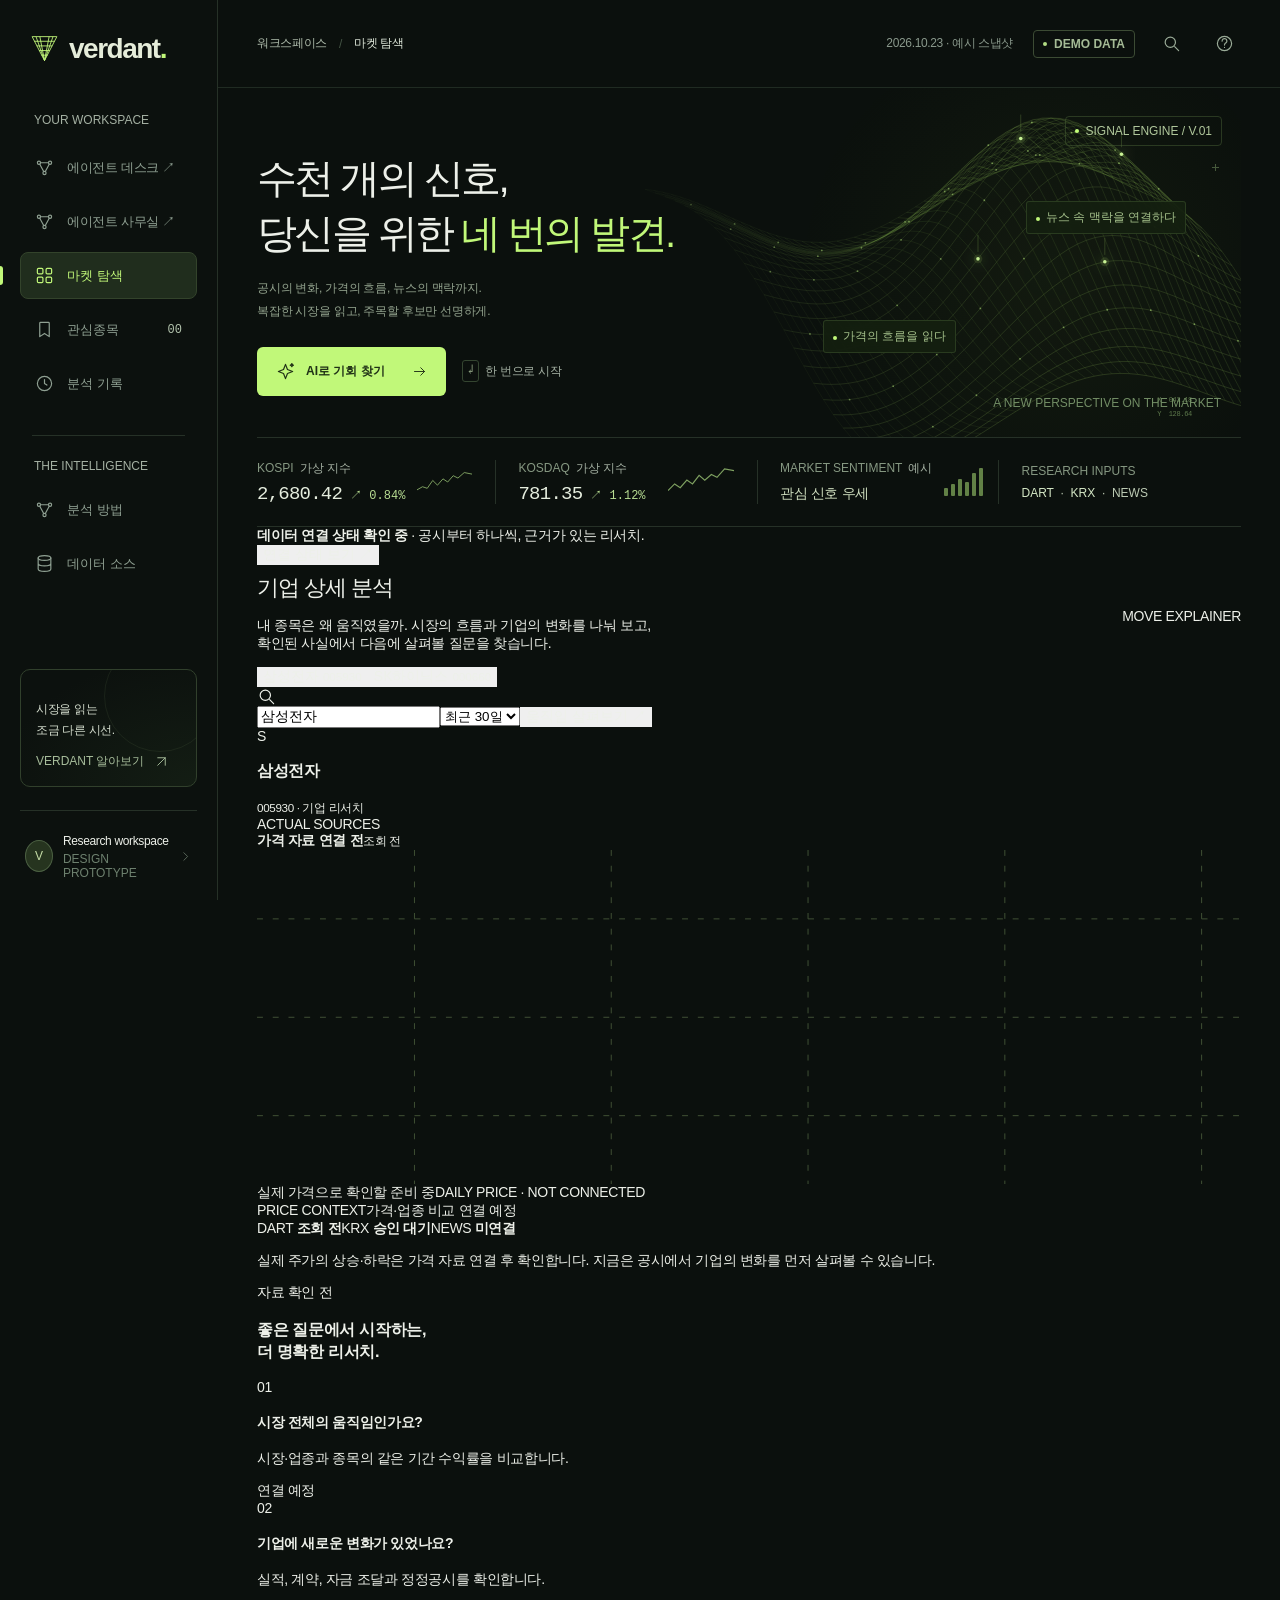
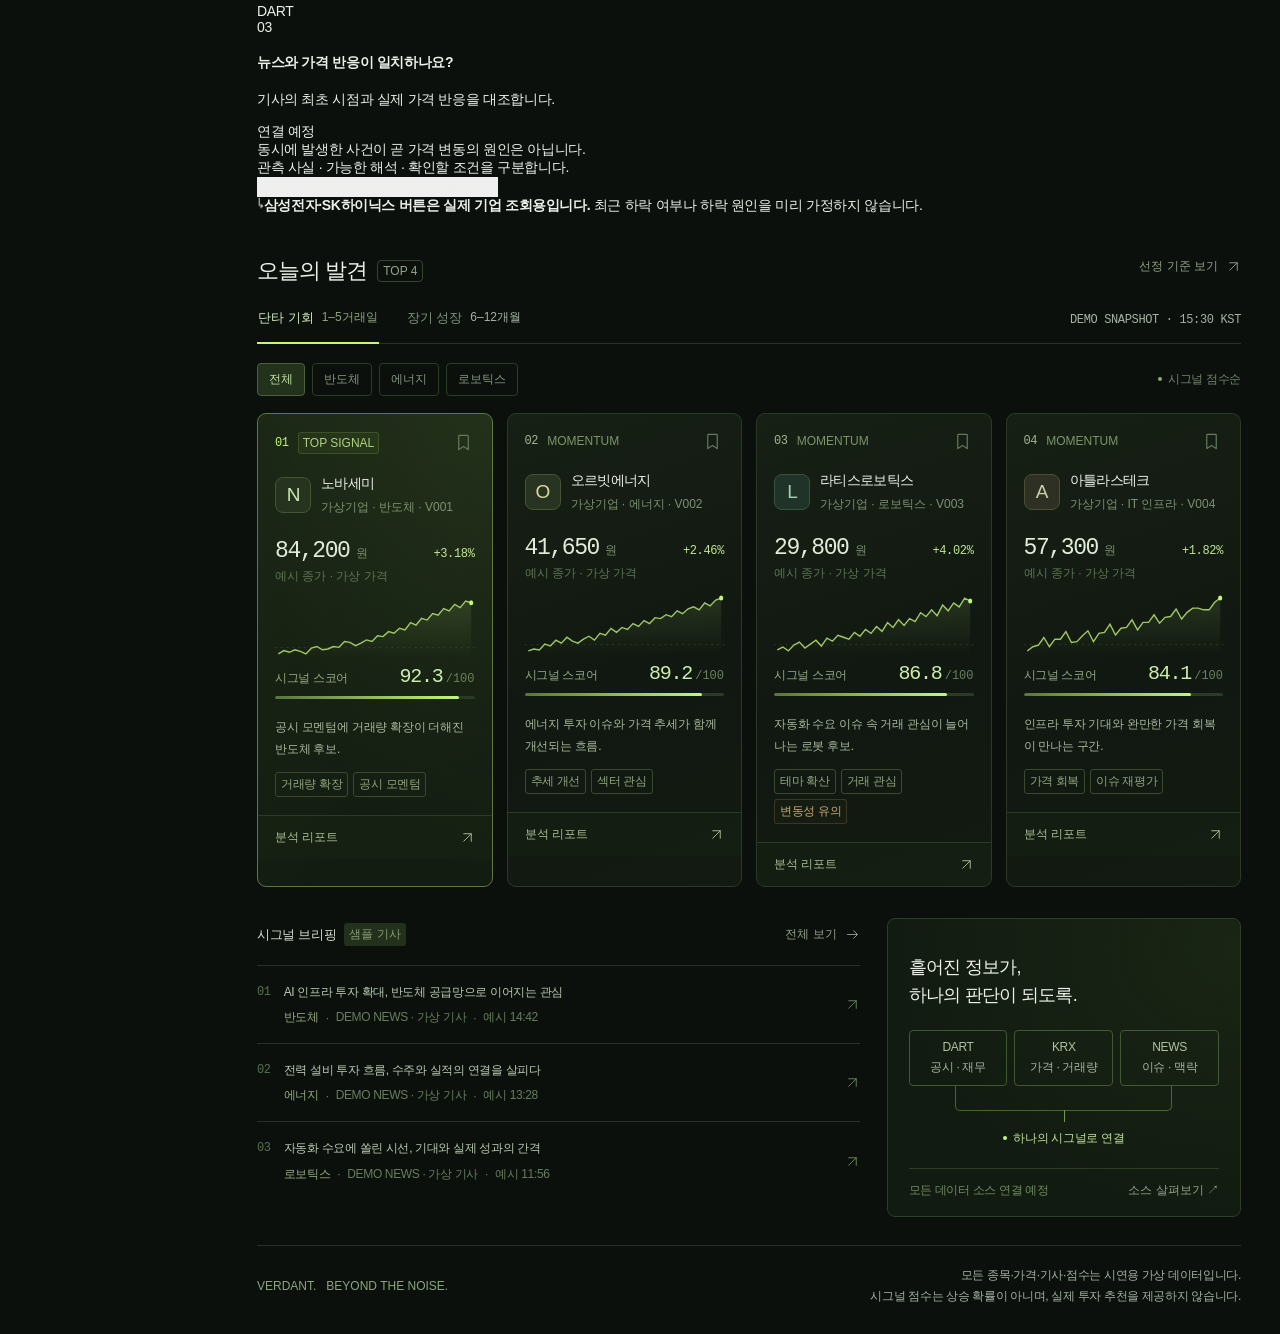
==== commit 85ea3d27: "Create connected agent office with departments, lounge and walking teammates" ====
--- a/web/index.html
+++ b/web/index.html
@@ -51,6 +51,7 @@
     <div class="workspace-label">YOUR WORKSPACE</div>
     <nav class="nav">
       <a class="nav-item" href="/agents" title="에이전트 데스크"><svg class="icon"><use href="#i-nodes"/></svg><span>에이전트 데스크 ↗</span></a>
+      <a class="nav-item" href="/office" title="에이전트 사무실"><svg class="icon"><use href="#i-nodes"/></svg><span>에이전트 사무실 ↗</span></a>
       <button class="nav-item active" data-view="explore" aria-current="page" title="마켓 탐색"><svg class="icon"><use href="#i-grid"/></svg><span>마켓 탐색</span></button>
       <button class="nav-item" data-view="watchlist" title="관심종목"><svg class="icon"><use href="#i-bookmark"/></svg><span>관심종목</span><span class="count" id="watchCount">00</span></button>
       <button class="nav-item" data-view="history" title="분석 기록"><svg class="icon"><use href="#i-clock"/></svg><span>분석 기록</span></button>
